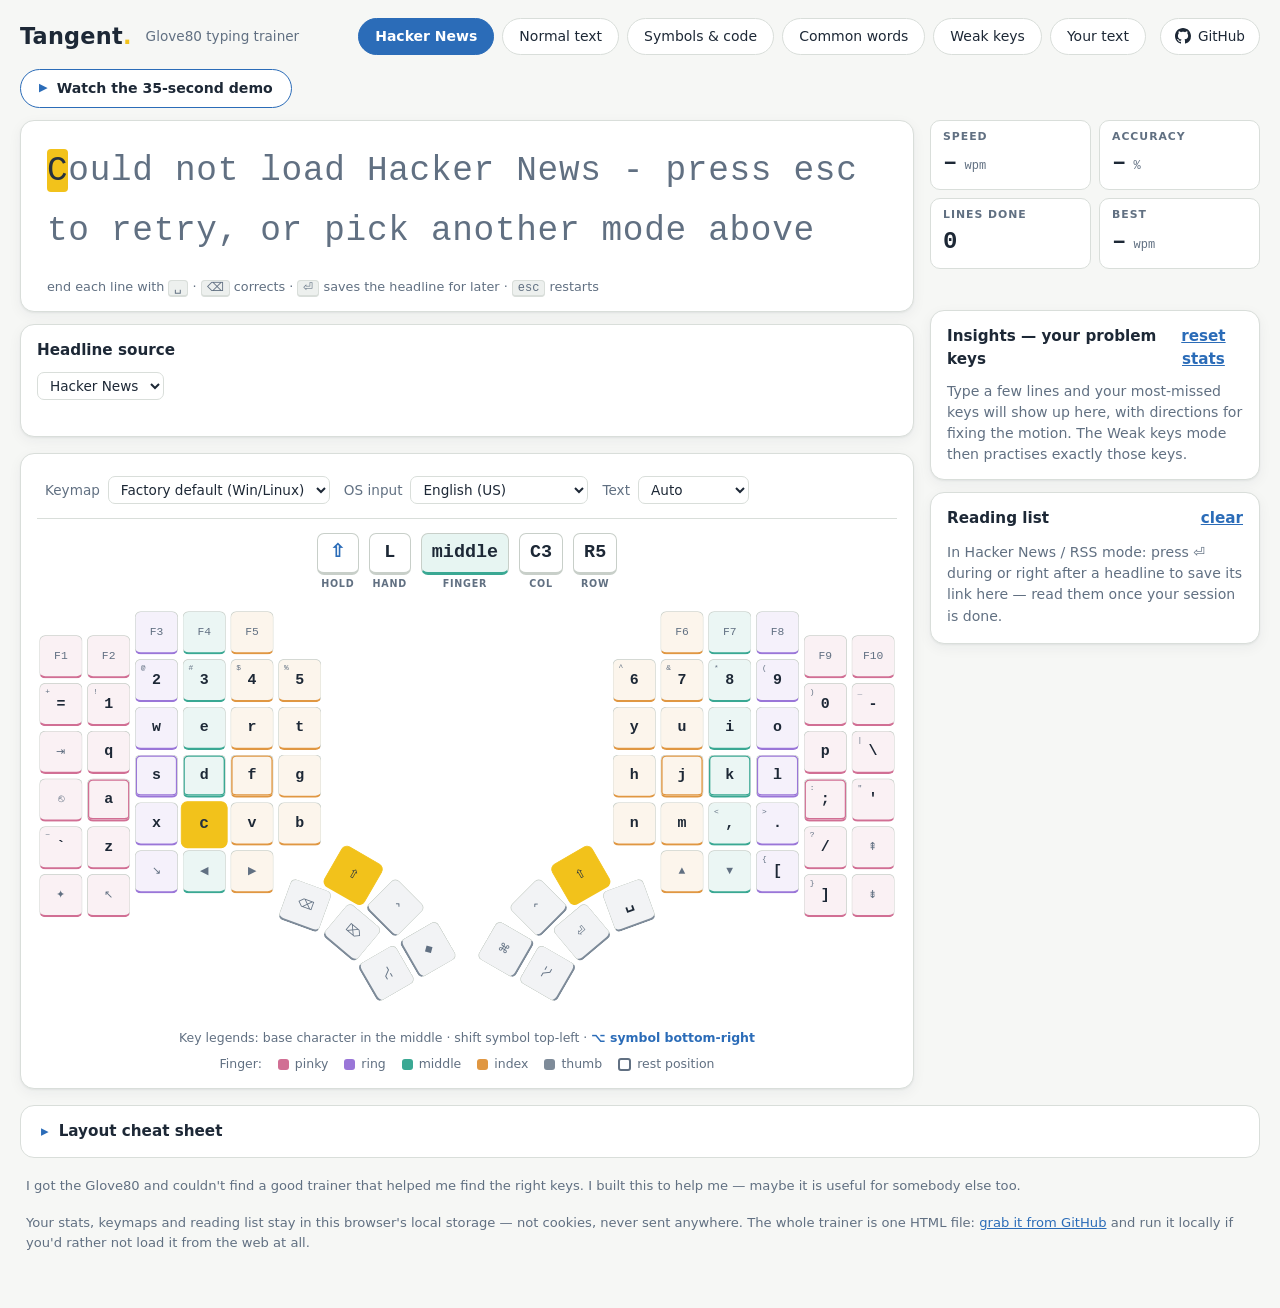
==== index.html @ 5e99688e "Make the demo a button that plays when you press it A muted line of text under the header is not som" ====
<!doctype html>
<html lang="en">
<meta charset="utf-8">
<title>Tangent · Glove80 typing trainer</title>
<meta name="description" content="Typing trainer for the MoErgo Glove80 split ergonomic keyboard. On-screen board with finger guidance, ZMK keymap and Layout Editor import, international layouts, and drills that target your weak keys.">
<meta name="viewport" content="width=device-width, initial-scale=1">
<link rel="icon" href="data:image/svg+xml,%3Csvg xmlns='http://www.w3.org/2000/svg' viewBox='0 0 100 100'%3E%3Crect width='100' height='100' rx='18' fill='%232B6CB8'/%3E%3Ctext x='50' y='72' font-size='64' font-family='monospace' font-weight='700' text-anchor='middle' fill='%23fff'%3ET%3C/text%3E%3C/svg%3E">
<meta property="og:title" content="Tangent · Glove80 typing trainer">
<meta property="og:description" content="Typing trainer for the MoErgo Glove80 split ergonomic keyboard, with finger guidance, ZMK keymap import, and drills that target your weak keys.">
<meta property="og:type" content="website">
<meta property="og:url" content="https://tangent-trainer.pages.dev/">
<link rel="canonical" href="https://tangent-trainer.pages.dev/">
<meta property="og:image" content="https://tangent-trainer.pages.dev/screenshot.png">
<meta name="twitter:card" content="summary_large_image">
<style>
  :root {
    --bg: #F6F7F5;
    --surface: #FFFFFF;
    --surface-2: #EDF0EE;
    --ink: #1D2836;
    --muted: #617082;
    --line: #D9DEDA;
    --blue: #2B6CB8;
    --blue-ink: #FFFFFF;
    --yellow: #F2C21B;
    --yellow-ink: #26313F;
    --good: #3E8E5A;
    --bad: #C4504F;
    --bad-bg: #F7E3E2;
    --key-bg: #FFFFFF;
    --key-edge: #C8CFC9;
    --shadow: 0 1px 2px rgba(29,40,54,.06), 0 4px 14px rgba(29,40,54,.05);
  }
  @media (prefers-color-scheme: dark) {
    :root {
      --bg: #0F1621;
      --surface: #17202D;
      --surface-2: #1E2937;
      --ink: #E8ECF1;
      --muted: #8C9AAD;
      --line: #2A3646;
      --blue: #5C97D6;
      --blue-ink: #0F1621;
      --yellow: #F2C21B;
      --yellow-ink: #10161F;
      --good: #5FB380;
      --bad: #E07A79;
      --bad-bg: #3A2426;
      --key-bg: #202B3A;
      --key-edge: #34435A;
      --shadow: 0 1px 2px rgba(0,0,0,.3), 0 4px 14px rgba(0,0,0,.25);
    }
  }
  :root[data-theme="light"] {
    --bg: #F6F7F5; --surface: #FFFFFF; --surface-2: #EDF0EE; --ink: #1D2836;
    --muted: #617082; --line: #D9DEDA; --blue: #2B6CB8; --blue-ink: #FFFFFF;
    --yellow: #F2C21B; --yellow-ink: #26313F; --good: #3E8E5A; --bad: #C4504F;
    --bad-bg: #F7E3E2; --key-bg: #FFFFFF; --key-edge: #C8CFC9;
    --shadow: 0 1px 2px rgba(29,40,54,.06), 0 4px 14px rgba(29,40,54,.05);
  }
  :root[data-theme="dark"] {
    --bg: #0F1621; --surface: #17202D; --surface-2: #1E2937; --ink: #E8ECF1;
    --muted: #8C9AAD; --line: #2A3646; --blue: #5C97D6; --blue-ink: #0F1621;
    --yellow: #F2C21B; --yellow-ink: #10161F; --good: #5FB380; --bad: #E07A79;
    --bad-bg: #3A2426; --key-bg: #202B3A; --key-edge: #34435A;
    --shadow: 0 1px 2px rgba(0,0,0,.3), 0 4px 14px rgba(0,0,0,.25);
  }
  /* finger color coding — same hues in both themes */
  :root {
    --f-pinky: #D16F94;
    --f-ring: #9A76D8;
    --f-middle: #3AA893;
    --f-index: #E09742;
    --f-thumb: #7E8B99;
  }
  .f-pinky  { --fc: var(--f-pinky); }
  .f-ring   { --fc: var(--f-ring); }
  .f-middle { --fc: var(--f-middle); }
  .f-index  { --fc: var(--f-index); }
  .f-thumb  { --fc: var(--f-thumb); }

  * { box-sizing: border-box; }
  .card, .board-wrap, .tabs, .stats, .insights .pairkeys {
    -webkit-user-select: none; user-select: none;
  }
  html, body { margin: 0; }
  body {
    background: var(--bg);
    color: var(--ink);
    font-family: "Avenir Next", Avenir, "Helvetica Neue", system-ui, sans-serif;
    line-height: 1.5;
    -webkit-font-smoothing: antialiased;
  }
  .mono { font-family: ui-monospace, "SF Mono", Menlo, Consolas, monospace; }

  .wrap { max-width: 1400px; margin: 0 auto; padding: 18px 20px 48px; }

  header { display: flex; align-items: center; flex-wrap: wrap; gap: 14px; margin-bottom: 14px; }
  h1 { font-size: 1.4rem; font-weight: 600; margin: 0; letter-spacing: .01em; }
  h1 .dot { color: var(--yellow); }
  .sub { color: var(--muted); font-size: .85rem; }

  /* ---- two-column layout ---- */
  .layout {
    display: grid;
    grid-template-columns: minmax(0, 1fr) 330px;
    gap: 16px;
    align-items: start;
  }
  .main-col { min-width: 0; }
  .side-col { display: flex; flex-direction: column; gap: 12px; min-width: 0; }
  @media (max-width: 1200px) {
    .layout { grid-template-columns: 1fr; }
  }

  /* ---- mode tabs ---- */
  .tabs { display: flex; flex-wrap: wrap; gap: 8px; margin: 0 0 0 auto; }
  .gh-btn {
    display: inline-flex; align-items: center; gap: 7px;
    border: 1px solid var(--line);
    background: var(--surface);
    color: var(--ink);
    border-radius: 999px;
    padding: 7px 14px;
    font-size: .85rem;
    text-decoration: none;
    transition: border-color .15s, background .15s;
  }
  .gh-btn:hover { border-color: var(--blue); background: var(--surface-2); }
  .gh-btn svg { width: 16px; height: 16px; fill: currentColor; }
  @media (prefers-reduced-motion: reduce) { .gh-btn { transition: none; } }
  .tab {
    border: 1px solid var(--line);
    background: var(--surface);
    color: var(--ink);
    border-radius: 999px;
    padding: 7px 16px;
    font: inherit;
    font-size: .875rem;
    cursor: pointer;
  }
  .tab:hover { border-color: var(--blue); }
  .tab[aria-selected="true"] {
    background: var(--blue);
    border-color: var(--blue);
    color: var(--blue-ink);
    font-weight: 600;
  }
  .tab:focus-visible, button:focus-visible, summary:focus-visible {
    outline: 2px solid var(--yellow);
    outline-offset: 2px;
  }

  /* ---- typing card ---- */
  .card {
    background: var(--surface);
    border: 1px solid var(--line);
    border-radius: 14px;
    box-shadow: var(--shadow);
    padding: 20px 26px 14px;
    cursor: text;
  }
  .card.unfocused { opacity: .75; }
  .card .prompt-scroll { overflow-x: auto; padding-bottom: 4px; }
  .prompt {
    font-family: ui-monospace, "SF Mono", Menlo, Consolas, monospace;
    font-size: 2.15rem;
    line-height: 1.75;
    letter-spacing: .02em;
    white-space: pre-wrap;
    word-break: break-word;
    min-height: 3.6em;
  }
  .prompt span { border-radius: 4px; padding: 2px 0; }
  .prompt .done { color: var(--good); }
  .prompt .err  { color: var(--bad); background: var(--bad-bg); text-decoration: underline; text-decoration-color: var(--bad); }
  .prompt .cur  { background: var(--yellow); color: var(--yellow-ink); }
  .prompt .pending { color: var(--muted); }
  .prompt .todo { color: var(--muted); }

  .focus-note { color: var(--muted); font-size: .8rem; margin-top: 8px; }
  .focus-note kbd {
    font-family: ui-monospace, "SF Mono", Menlo, monospace;
    font-size: .75rem;
    border: 1px solid var(--line);
    border-bottom-width: 2px;
    border-radius: 4px;
    padding: 0 5px;
    background: var(--surface-2);
  }

  #ghost {
    position: absolute; opacity: 0; pointer-events: none;
    width: 1px; height: 1px; left: -9999px;
  }

  /* ---- stats ---- */
  .stats { display: grid; grid-template-columns: 1fr 1fr; gap: 8px; }
  .stat {
    background: var(--surface);
    border: 1px solid var(--line);
    border-radius: 10px;
    padding: 8px 12px;
  }
  .stat .label {
    font-size: .68rem; text-transform: uppercase; letter-spacing: .09em;
    color: var(--muted); font-weight: 600;
  }
  .stat .value {
    font-family: ui-monospace, "SF Mono", Menlo, monospace;
    font-variant-numeric: tabular-nums;
    font-size: 1.5rem; font-weight: 600;
  }

  /* ---- insights ---- */
  .insights {
    background: var(--surface);
    border: 1px solid var(--line);
    border-radius: 14px;
    box-shadow: var(--shadow);
    padding: 14px 16px;
  }
  .ins-head {
    display: flex; align-items: baseline; justify-content: space-between;
    font-weight: 600; font-size: .95rem; margin-bottom: 10px;
  }
  .ins-body { display: flex; flex-direction: column; gap: 10px; }
  .ins-empty { color: var(--muted); font-size: .88rem; }
  .ins { display: flex; align-items: flex-start; gap: 10px; }
  .pairkeys { display: flex; align-items: center; gap: 5px; flex-shrink: 0; margin-top: 2px; }
  .pairkeys .k {
    font-family: ui-monospace, "SF Mono", Menlo, monospace;
    width: 30px; height: 30px; border-radius: 7px;
    display: inline-flex; align-items: center; justify-content: center;
    font-size: .95rem; font-weight: 700;
    border: 1px solid var(--key-edge);
  }
  .pairkeys .want { background: var(--yellow); color: var(--yellow-ink); border-color: var(--yellow); }
  .pairkeys .got { background: var(--bad-bg); color: var(--bad); }
  .pairkeys .arr { color: var(--muted); }
  .ins .txt { font-size: .85rem; line-height: 1.45; }
  .ins .txt em {
    font-style: normal; font-weight: 700; color: var(--blue);
    letter-spacing: .02em;
  }
  .rl-body { display: flex; flex-direction: column; gap: 2px; }
  .rl-body .ins-empty { padding: 2px 0; }
  .rl-body a {
    display: block; font-size: .85rem; color: var(--blue);
    text-decoration: none; padding: 3px 0;
    white-space: nowrap; overflow: hidden; text-overflow: ellipsis;
  }
  .rl-body a:hover { text-decoration: underline; }
  .stat .value small { font-size: .75rem; color: var(--muted); font-weight: 400; }

  /* ---- coordinate bar (above the keys) ---- */
  .coordbar {
    display: flex; align-items: center; justify-content: center; gap: 16px;
    min-height: 66px; padding: 0 0 10px;
  }
  .cgroup { display: flex; align-items: flex-start; gap: 10px; }
  .cchip { display: flex; flex-direction: column; align-items: center; gap: 2px; }
  .cchip .cv {
    font-family: ui-monospace, "SF Mono", Menlo, monospace;
    background: var(--key-bg);
    border: 1px solid var(--key-edge);
    border-bottom-width: 3px;
    border-radius: 7px;
    min-width: 42px; height: 42px;
    display: inline-flex; align-items: center; justify-content: center;
    padding: 0 10px;
    font-size: 1.15rem; font-weight: 600;
    font-variant-numeric: tabular-nums;
  }
  .cchip.mod .cv { color: var(--blue); }
  .cchip.f-pinky .cv, .cchip.f-ring .cv, .cchip.f-middle .cv, .cchip.f-index .cv, .cchip.f-thumb .cv {
    border-bottom-color: var(--fc);
    background: color-mix(in srgb, var(--fc) 12%, var(--key-bg));
  }
  .cchip .cl {
    font-size: .6rem; text-transform: uppercase; letter-spacing: .08em;
    color: var(--muted); font-weight: 600;
  }
  .coordbar .note { color: var(--muted); font-size: .8rem; align-self: center; }

  /* ---- custom text panel ---- */
  .custom-panel {
    margin-top: 12px;
    background: var(--surface);
    border: 1px solid var(--line);
    border-radius: 14px;
    box-shadow: var(--shadow);
    padding: 14px 16px;
  }
  .cp-head {
    display: flex; align-items: center; justify-content: space-between;
    gap: 10px; margin-bottom: 10px;
  }
  .cp-title { font-weight: 600; font-size: .95rem; }
  .cp-text {
    width: 100%; min-height: 96px; resize: vertical;
    font-family: ui-monospace, "SF Mono", Menlo, Consolas, monospace;
    font-size: .9rem; line-height: 1.5;
    color: var(--ink); background: var(--surface-2);
    border: 1px solid var(--line); border-radius: 10px;
    padding: 10px 12px;
  }
  .cp-text:focus-visible { outline: 2px solid var(--yellow); outline-offset: 2px; }
  .cp-msg { color: var(--muted); font-size: .8rem; min-height: 1.1em; margin-top: 8px; }
  .cp-msg.ok { color: var(--good); }

  /* ---- headline source panel ---- */
  .feed-row { display: flex; align-items: center; gap: 10px; flex-wrap: wrap; }
  .feed-url {
    flex: 1; min-width: 240px;
    font-family: ui-monospace, "SF Mono", Menlo, Consolas, monospace;
    font-size: .85rem;
    color: var(--ink); background: var(--surface-2);
    border: 1px solid var(--line); border-radius: 8px;
    padding: 7px 10px;
  }
  .feed-url:focus-visible { outline: 2px solid var(--yellow); outline-offset: 2px; }

  /* ---- keyboard board ---- */
  .board-wrap {
    position: relative;
    margin-top: 16px;
    background: var(--surface);
    border: 1px solid var(--line);
    border-radius: 14px;
    box-shadow: var(--shadow);
    padding: 22px 16px 14px;
    overflow-x: auto;
  }
  .board-fit { margin: 8px auto 0; }
  .board { position: relative; transform-origin: top left; }
  .key {
    position: absolute;
    width: 58px; height: 58px;
    background: var(--key-bg);
    border: 1px solid var(--key-edge);
    border-bottom-width: 3px;
    border-radius: 8px;
    font-family: ui-monospace, "SF Mono", Menlo, monospace;
    display: flex; align-items: center; justify-content: center;
    font-size: 1.25rem; font-weight: 600;
    --kt: translate(0, 0);
    transform: var(--kt);
    transition: background .08s, transform .08s;
  }
  @media (prefers-reduced-motion: reduce) { .key { transition: none; } }
  .key .s {
    position: absolute; top: 4px; left: 7px;
    font-size: .66rem; font-weight: 500; color: var(--muted);
  }
  .key .o {
    position: absolute; bottom: 4px; right: 7px;
    font-size: .66rem; font-weight: 600; color: var(--blue);
  }
  .key.mutedkey { color: var(--muted); font-size: .95rem; font-weight: 500; background: var(--surface-2); }
  .key.softkey { border-style: dashed; }
  .key.f-pinky, .key.f-ring, .key.f-middle, .key.f-index, .key.f-thumb {
    border-bottom-color: var(--fc);
    background: color-mix(in srgb, var(--fc) 10%, var(--key-bg));
  }
  /* home position — where the fingers rest */
  .key.home { box-shadow: inset 0 0 0 2px var(--fc); }
  .key.hit {
    background: var(--yellow); color: var(--yellow-ink);
    border-color: var(--yellow);
    transform: var(--kt) translateY(1px) scale(1.08);
    z-index: 1;
  }
  .key.hit .s, .key.hit .o { color: var(--yellow-ink); }
  .key.miss {
    background: var(--bad); border-color: var(--bad); color: #fff;
    transform: var(--kt) translateY(1px);
    z-index: 2;
  }
  .key.miss .s, .key.miss .o { color: rgba(255, 255, 255, .85); }
  .key .dir {
    position: absolute; inset: 0;
    display: flex; flex-direction: column; align-items: center; justify-content: center;
    background: var(--bad); border-radius: 7px; color: #fff;
  }
  .key .dir .darrow { font-size: 1.7rem; font-weight: 700; line-height: 1; }
  .key .dir .dmods { font-size: .7rem; font-weight: 700; line-height: 1.2; letter-spacing: .04em; }
  .key .dir .dmods.solo { font-size: 1.1rem; }
  .bigdir {
    position: absolute; inset: 0;
    display: flex; flex-direction: column; align-items: center; justify-content: center;
    pointer-events: none; z-index: 5;
    opacity: 0; transform: scale(.85);
    transition: opacity .12s, transform .12s;
    color: var(--bad);
    text-shadow: 0 0 6px var(--bg), 0 0 18px var(--bg), 0 2px 24px var(--bg);
  }
  .bigdir.show { opacity: .95; transform: scale(1); }
  @media (prefers-reduced-motion: reduce) { .bigdir { transition: none; transform: none; } }
  .bigdir .ba { font-size: 9rem; font-weight: 700; line-height: 1; }
  .bigdir .bm { font-size: 2.2rem; font-weight: 700; letter-spacing: .05em; }
  .board-note { color: var(--muted); font-size: .78rem; text-align: center; margin: 12px 0 0; }
  .finger-legend {
    display: flex; justify-content: center; align-items: center;
    gap: 16px; flex-wrap: wrap; margin-top: 8px;
  }
  .finger-legend .fl { display: inline-flex; align-items: center; gap: 6px; }
  .finger-legend .fl::before {
    content: ""; width: 11px; height: 11px; border-radius: 3px;
    background: var(--fc); flex-shrink: 0;
  }
  .finger-legend .fl.rest::before {
    background: none; border: 2px solid var(--muted);
    width: 9px; height: 9px;
  }
  .linkbtn {
    font: inherit; color: var(--blue); background: none; border: none;
    padding: 0; cursor: pointer; text-decoration: underline;
  }
  .layoutsel {
    font: inherit; font-size: .85rem;
    color: var(--ink); background: var(--surface);
    border: 1px solid var(--line); border-radius: 7px;
    padding: 4px 8px;
  }
  .board-bar {
    display: flex; align-items: center; flex-wrap: wrap; gap: 14px;
    padding: 0 8px 14px;
    border-bottom: 1px solid var(--line);
    margin-bottom: 14px;
    font-size: .85rem; color: var(--muted);
  }
  .bb-item { display: inline-flex; align-items: center; gap: 8px; }
  .board-bar .linkbtn { margin-left: auto; }
  #filePick { font-size: .78rem; color: var(--muted); max-width: 230px; }
  #importMsg { margin-left: auto; font-size: .78rem; }
  .btn {
    font: inherit; font-size: .85rem; font-weight: 600;
    color: var(--blue); background: var(--surface);
    border: 1px solid var(--blue); border-radius: 8px;
    padding: 5px 14px; cursor: pointer;
  }
  .btn:hover { background: var(--blue); color: var(--blue-ink); }
  .board-note .optnote { color: var(--blue); font-weight: 600; }

  /* ---- results flash ---- */
  .result {
    font-size: .85rem; color: var(--muted); min-height: 1.3em; padding: 0 2px;
  }
  .result strong { color: var(--ink); }
  .result .pb { color: var(--good); font-weight: 600; }

  /* ---- cheatsheet ---- */
  details {
    margin-top: 16px;
    border: 1px solid var(--line);
    border-radius: 14px;
    background: var(--surface);
  }
  summary {
    cursor: pointer; padding: 14px 20px; font-weight: 600; font-size: .95rem;
    list-style: none; display: flex; align-items: center; gap: 10px;
  }
  summary::-webkit-details-marker { display: none; }
  summary::before { content: "▸"; color: var(--blue); transition: transform .15s; }
  details[open] summary::before { transform: rotate(90deg); }
  @media (prefers-reduced-motion: reduce) {
    summary::before { transition: none; }
  }
  .sheet { padding: 4px 20px 22px; }
  .sheet h3 {
    font-size: .72rem; text-transform: uppercase; letter-spacing: .09em;
    color: var(--muted); margin: 18px 0 10px;
  }
  .sheet-grid {
    display: grid;
    grid-template-columns: repeat(auto-fill, minmax(150px, 1fr));
    gap: 8px;
  }
  .chip {
    display: flex; align-items: center; gap: 10px;
    background: var(--surface-2);
    border: 1px solid var(--line);
    border-radius: 9px;
    padding: 7px 10px;
  }
  .chip .ch {
    font-family: ui-monospace, "SF Mono", Menlo, monospace;
    font-size: 1.1rem; font-weight: 700;
    width: 30px; height: 30px; flex-shrink: 0;
    display: inline-flex; align-items: center; justify-content: center;
    background: var(--surface); border: 1px solid var(--line); border-radius: 6px;
  }
  .chip .how {
    font-family: ui-monospace, "SF Mono", Menlo, monospace;
    font-size: .82rem; color: var(--muted);
  }
  .chip .how b { color: var(--blue); font-weight: 600; }
  .sheet p.tip { color: var(--muted); font-size: .82rem; margin: 10px 0 0; }
  .mobile-note {
    display: none;
    background: var(--surface-2);
    border: 1px solid var(--line);
    border-radius: 9px;
    color: var(--muted);
    font-size: .88rem;
    padding: 10px 14px;
    margin: 0 0 14px;
  }
  @media (pointer: coarse) {
    .mobile-note { display: block; }
  }
  .about-note {
    color: var(--muted);
    font-size: .82rem;
    margin: 18px 6px 8px;
  }
  .about-note a { color: var(--blue); }
  /* a button, not the boxed panel `details` gets by default */
  .demo { margin: 0 0 12px; border: none; background: none; }
  .demo summary {
    display: inline-flex; align-items: center; gap: 9px;
    border: 1px solid var(--blue);
    background: var(--surface);
    color: var(--ink);
    border-radius: 999px;
    padding: 8px 18px;
    font-size: .88rem; font-weight: 600;
    cursor: pointer; list-style: none;
    transition: background .15s, color .15s;
  }
  .demo summary:hover { background: var(--blue); color: var(--blue-ink); }
  .demo summary::-webkit-details-marker { display: none; }
  .demo summary::before { content: "▶"; color: var(--blue); font-size: .8em; }
  .demo summary:hover::before { color: var(--blue-ink); }
  .demo[open] summary::before { content: "✕"; font-size: .9em; }
  @media (prefers-reduced-motion: reduce) { .demo summary { transition: none; } }
  .demo video {
    display: block; width: 100%; max-width: 900px;
    margin: 10px 0 0; border: 1px solid var(--line); border-radius: 10px;
  }
</style>

<body>
<div class="wrap">
  <header>
    <h1>Tangent<span class="dot">.</span></h1>
    <span class="sub">Glove80 typing trainer</span>
    <div class="tabs" role="tablist" id="tabs"></div>
    <a class="gh-btn" href="https://github.com/mkirsten/glove80-typing-trainer" target="_blank" rel="noopener" title="Source on GitHub — a single HTML file">
      <svg viewBox="0 0 16 16" aria-hidden="true"><path d="M8 0C3.58 0 0 3.58 0 8c0 3.54 2.29 6.53 5.47 7.59.4.07.55-.17.55-.38 0-.19-.01-.82-.01-1.49-2.01.37-2.53-.49-2.69-.94-.09-.23-.48-.94-.82-1.13-.28-.15-.68-.52-.01-.53.63-.01 1.08.58 1.23.82.72 1.21 1.87.87 2.33.66.07-.52.28-.87.51-1.07-1.78-.2-3.64-.89-3.64-3.95 0-.87.31-1.59.82-2.15-.08-.2-.36-1.02.08-2.12 0 0 .67-.21 2.2.82.64-.18 1.32-.27 2-.27s1.36.09 2 .27c1.53-1.04 2.2-.82 2.2-.82.44 1.1.16 1.92.08 2.12.51.56.82 1.27.82 2.15 0 3.07-1.87 3.75-3.65 3.95.29.25.54.73.54 1.48 0 1.07-.01 1.93-.01 2.2 0 .21.15.46.55.38A8.01 8.01 0 0 0 16 8c0-4.42-3.58-8-8-8z"/></svg>
      GitHub
    </a>
  </header>

  <p class="mobile-note">Tangent teaches finger placement on a physical keyboard — it works best on a laptop or desktop. The demo below shows what it does.</p>

  <details class="demo" id="demo">
    <summary>Watch the 35-second demo</summary>
    <video id="demoVideo" controls preload="none" playsinline muted poster="screenshot.png">
      <source src="tangent-demo.mp4" type="video/mp4">
    </video>
  </details>

  <div class="layout">
  <div class="main-col">
  <div class="card" id="card">
    <div class="prompt-scroll"><div class="prompt mono" id="prompt" aria-live="off"></div></div>
    <div class="focus-note" id="focusNote">Click here and start typing · end each line with <kbd>␣</kbd> · <kbd>⌫</kbd> corrects · <kbd>esc</kbd> restarts</div>
  </div>
  <input id="ghost" autocomplete="off" autocapitalize="off" autocorrect="off" spellcheck="false" aria-label="Typing input">

  <div class="custom-panel" id="feedPanel" hidden>
    <div class="cp-head">
      <span class="cp-title">Headline source</span>
    </div>
    <div class="feed-row">
      <select id="feedSel" class="layoutsel">
        <option value="hn">Hacker News</option>
        <option value="rss">RSS feed…</option>
      </select>
      <input id="feedUrl" class="feed-url" type="url" placeholder="https://example.com/feed.xml" spellcheck="false" hidden>
      <button class="btn" id="feedLoad" hidden>Load</button>
    </div>
    <div class="cp-msg" id="feedMsg"></div>
  </div>

  <div class="custom-panel" id="customPanel" hidden>
    <div class="cp-head">
      <span class="cp-title">Your text</span>
      <button class="btn" id="copyPromptBtn">Copy LLM prompt</button>
    </div>
    <textarea id="customText" class="cp-text mono" placeholder="Paste text here — one line per drill.&#10;&#10;Tip: click “Copy LLM prompt”, paste it into ChatGPT / Claude / any LLM, then paste the reply back here."></textarea>
    <div class="cp-msg" id="customMsg"></div>
  </div>

  <div class="board-wrap">
    <div class="board-bar">
      <label class="bb-item">Keymap
        <select id="keymapSel" class="layoutsel" title="Standard Glove80 layouts, or import a MoErgo Layout Editor JSON export / ZMK .keymap file"></select>
      </label>
      <label class="bb-item">OS input
        <select id="layoutSel" class="layoutsel" title="The input source your OS is set to — it turns key codes into characters. Detected automatically from imported Layout Editor files."></select>
      </label>
      <label class="bb-item">Text
        <select id="textSel" class="layoutsel" title="Language of the generated practice lines"></select>
      </label>
      <input type="file" id="filePick" accept=".json,.keymap,.txt,.dtsi" hidden>
      <span class="bb-item" id="importMsg"></span>
    </div>
    <div class="coordbar">
      <span class="cgroup" id="coordText"></span>
    </div>
    <div class="board-fit" id="boardFit"><div class="board" id="board"></div></div>
    <p class="board-note" id="boardNote">Key legends: base character in the middle · shift symbol top-left · <span class="optnote">⌥ symbol bottom-right</span></p>
    <p class="board-note finger-legend" aria-hidden="true">Finger:
      <span class="fl f-pinky">pinky</span>
      <span class="fl f-ring">ring</span>
      <span class="fl f-middle">middle</span>
      <span class="fl f-index">index</span>
      <span class="fl f-thumb">thumb</span>
      <span class="fl rest">rest position</span>
    </p>
    <div class="bigdir" id="bigDir" aria-hidden="true"></div>
  </div>
  </div>

  <aside class="side-col">
    <div class="stats">
      <div class="stat"><div class="label">Speed</div><div class="value" id="wpm">–<small> wpm</small></div></div>
      <div class="stat"><div class="label">Accuracy</div><div class="value" id="acc">–<small> %</small></div></div>
      <div class="stat"><div class="label">Lines done</div><div class="value" id="lines">0</div></div>
      <div class="stat"><div class="label">Best</div><div class="value" id="best">–<small> wpm</small></div></div>
    </div>

    <div class="result" id="result"></div>

    <div class="insights">
      <div class="ins-head">Insights — your problem keys
        <button class="linkbtn" id="insReset">reset stats</button>
      </div>
      <div class="ins-body" id="insBody"></div>
    </div>

    <div class="insights">
      <div class="ins-head">Reading list
        <button class="linkbtn" id="rlClear">clear</button>
      </div>
      <div class="rl-body" id="rlBody"></div>
    </div>
  </aside>
  </div>

  <details id="sheet">
    <summary>Layout cheat sheet</summary>
    <div class="sheet" id="sheetBody"></div>
  </details>

  <p class="about-note">I got the Glove80 and couldn't find a good trainer that helped me find the right keys. I built this to help me — maybe it is useful for somebody else too.</p>
  <p class="about-note">Your stats, keymaps and reading list stay in this browser's local storage — not cookies, never sent anywhere. The whole trainer is one HTML file: <a href="https://github.com/mkirsten/glove80-typing-trainer">grab it from GitHub</a> and run it locally if you'd rather not load it from the web at all.</p>
</div>

<script>
"use strict";

// localStorage throws when the browser blocks site data (e.g. "block all
// cookies") — fall back to an in-memory map so the app still runs
const store = (() => {
  try {
    localStorage.setItem("tangent-probe", "1");
    localStorage.removeItem("tangent-probe");
    return localStorage;
  } catch (e) {
    const m = new Map();
    return {
      getItem: k => (m.has(k) ? m.get(k) : null),
      setItem: (k, v) => m.set(k, String(v)),
      removeItem: k => m.delete(k)
    };
  }
})();

/* ---------------- drill content ---------------- */

const AAO_WORDS = [
  "på","så","går","år","från","då","håll","språk","måste","början",
  "här","där","när","väl","själv","kärlek","vänner","längre","ändå","hälsa",
  "över","höst","möte","större","fönster","grönsaker","kök","sjö","björk","mörk",
  "förstå","berätta","människa","kanske","väldigt","område","förändring","trädgård",
  "månad","fråga","svår","sång","kläder","fika","lagom","midsommar","jordgubbar",
  "smörgås","räksmörgås","köpa","söka","höra","låta","stänga","öppna","tänka","må"
];

const COMMON_WORDS = [
  "och","att","det","som","en","jag","har","vi","med","för","inte","den",
  "till","av","om","ett","men","de","var","sig","kan","man","hade","skulle",
  "kommer","mycket","också","bara","eller","vad","alla","sedan","kunde","något",
  "mellan","utan","genom","arbete","tiden","dag","nu","ska","hur","vill","bra",
  "hem","se","gör","får","vet","nya","stora","under","efter","andra","första"
];

const SYMBOL_LINES = [
  "const arr = [1, 2, 3];",
  "if (a !== b) { return null; }",
  "markus@molnify.com",
  "echo $PATH | grep \"bin\"",
  "npm install --save-dev @types/node",
  "cd ~/dotfiles && git push",
  "SELECT * FROM users WHERE id = 42;",
  "price: 40 € ($45) + 25% moms",
  "map[key] = { value: 100 };",
  "a < b && b > c || !d",
  "path\\to\\file # windows :(",
  "curl -s https://api.se/v1?q=hej",
  "let x = `sum: ${a + b}`;",
  "grep -rn \"TODO\" src/ | wc -l",
  "chmod 755 ./deploy.sh && ./run",
  "{ \"name\": \"glove80\", \"keys\": 80 }"
];

const STOIC_QUOTES = [
  "Du har makt över ditt sinne, inte över yttre händelser.",
  "Vi lider oftare i fantasin än i verkligheten.",
  "Ingen människa är fri som inte är herre över sig själv.",
  "Livet är långt, om du vet hur du ska använda det.",
  "Den bästa hämnden är att inte likna den som gjorde dig illa.",
  "Börja genast leva, och räkna varje dag som ett liv i sig.",
  "Svårigheter visar vad människor går för.",
  "Allt vi hör är en åsikt, inte ett faktum.",
  "Rikedom består inte i att äga mycket, utan i att behöva lite.",
  "Tänk inte på vad du saknar, utan på vad du har.",
  "Ödet leder den villige, men släpar den ovillige.",
  "Var och en förlorar bara det liv han lever nu.",
  "Om det inte är rätt, gör det inte; är det inte sant, säg det inte.",
  "Det är inte det som händer dig som avgör, utan hur du svarar.",
  "Hur länge tänker du vänta innan du kräver det bästa av dig själv?",
  "En ädelsten poleras inte utan friktion, en människa inte utan prövningar.",
  "Det som står i vägen blir vägen.",
  "Ingen vind är gynnsam för den som inte vet vilken hamn han söker.",
  "Säg först till dig själv vad du vill vara; gör sedan vad du måste.",
  "Lycka och frihet börjar med att förstå vad som ligger i din makt.",
  "Själen färgas av tankarnas färg.",
  "Det mesta av det vi säger och gör är inte nödvändigt.",
  "Gräv inom dig; där finns källan till allt gott.",
  "Vill du bli rik, minska dina begär.",
  "Det är inte tingen som plågar oss, utan våra åsikter om dem.",
  "Gör varje handling som om den vore din sista.",
  "Tiden är en flod av händelser, och strömmen är strid.",
  "Uthärda och försaka.",
  "Ingen blir vis av en slump.",
  "Den som fruktar döden gör inget som är värdigt en levande människa."
];

const SENTENCES = [
  "Flygande bäckasiner söka hwila på mjuka tuvor.",
  "Yxskaftbud, ge vår WC-zonmö IQ-hjälp.",
  "Öva långsamt och noggrant, så kommer farten av sig själv.",
  "Fikat står på bordet: kaffe, bullar och en räksmörgås."
];

const EN_COMMON = [
  "the","and","that","have","for","not","with","you","this","but","his","from",
  "they","say","her","she","will","one","all","would","there","their","what",
  "out","about","who","get","which","when","make","can","like","time","just",
  "him","know","take","people","into","year","your","good","some","could",
  "them","see","other","than","then","now","look","only","come","its","over",
  "think","also","back","after","use","two","how","our","work","first","well"
];

const EN_QUOTES = [
  "You have power over your mind, not outside events.",
  "We suffer more often in imagination than in reality.",
  "What stands in the way becomes the way.",
  "Waste no more time arguing about what a good man should be. Be one.",
  "How long are you going to wait before you demand the best for yourself?",
  "No man is free who is not master of himself.",
  "Wealth consists not in having great possessions, but in having few wants.",
  "It is not things that disturb us, but our opinions about them.",
  "Begin at once to live, and count each separate day as a separate life.",
  "Difficulties show what men are.",
  "Everything we hear is an opinion, not a fact.",
  "The best revenge is to be unlike him who performed the injury.",
  "If it is not right, do not do it; if it is not true, do not say it.",
  "Life is long if you know how to use it.",
  "The soul becomes dyed with the color of its thoughts.",
  "Dig within; there lies the well-spring of good.",
  "Do every act of your life as though it were your last.",
  "Time is a river of passing events, and strong is its current.",
  "No man was ever wise by chance.",
  "Luck is what happens when preparation meets opportunity."
];

const EN_SENTENCES = [
  "The quick brown fox jumps over the lazy dog.",
  "Pack my box with five dozen liquor jugs.",
  "Sphinx of black quartz, judge my vow.",
  "Practice slowly and accurately; speed will follow."
];

const DE_UMLAUT_WORDS = [
  "über","schön","müssen","hören","können","ändern","fühlen","glück","tür",
  "grün","früh","spät","müde","dünn","süß","heiß","weiß","straße","fußball",
  "nördlich","östlich","königin","männer","mädchen","gefährlich","erzählen",
  "ungefähr","größe","natürlich","tatsächlich","französisch","verrückt"
];

const DE_COMMON = [
  "der","die","das","und","ist","ich","nicht","sie","es","ein","auch","auf",
  "mit","sich","wir","aber","haben","werden","kann","nach","wenn","oder",
  "noch","wie","für","aus","bei","nur","dann","schon","mehr","sehr","zeit",
  "gut","jahr","zwei","mensch","leben","arbeit","zwischen","während"
];

const DE_QUOTES = [
  "Wir leiden öfter in der Vorstellung als in der Wirklichkeit.",
  "Was im Weg steht, wird zum Weg.",
  "Niemand ist frei, der nicht Herr über sich selbst ist.",
  "Es sind nicht die Dinge, die uns beunruhigen, sondern unsere Meinungen über sie.",
  "Das Leben ist lang, wenn du es zu nutzen weißt.",
  "Beginne sofort zu leben, und zähle jeden Tag als ein eigenes Leben.",
  "Schwierigkeiten zeigen, was Menschen sind.",
  "Alles, was wir hören, ist eine Meinung, keine Tatsache.",
  "Die Seele nimmt die Farbe ihrer Gedanken an.",
  "Grabe in dir; dort liegt die Quelle des Guten.",
  "Niemand wurde je durch Zufall weise.",
  "Wenn es nicht richtig ist, tu es nicht; wenn es nicht wahr ist, sag es nicht."
];

const DE_SENTENCES = [
  "Franz jagt im komplett verwahrlosten Taxi quer durch Bayern.",
  "Zwölf Boxkämpfer jagen Viktor quer über den großen Sylter Deich.",
  "Übe langsam und genau, die Geschwindigkeit kommt von selbst."
];

const NO_LETTER_WORDS = [
  "blåbær","kjærlighet","særlig","være","først","høst","måned","språk","sjø",
  "grønn","kjøre","dør","fødselsdag","ærlig","søndag","lørdag","råd","kjøkken",
  "brød","smør","øl","så","på","år","gå","stå","få","nå","øy","mørk"
];
const NO_COMMON = [
  "og","jeg","det","er","du","ikke","som","på","de","med","han","av","vi",
  "til","seg","men","et","har","om","så","kan","der","hva","skal","ut",
  "være","kom","noen","hele","hvor","etter","bare","også","mye","godt"
];
const NO_QUOTES = [
  "Vi lider oftere i fantasien enn i virkeligheten.",
  "Det som står i veien, blir veien.",
  "Ingen er fri som ikke er herre over seg selv.",
  "Livet er langt om du vet å bruke det.",
  "Vanskeligheter viser hva folk er laget av.",
  "Alt vi hører er en mening, ikke et faktum.",
  "Sjelen farges av tankene dine.",
  "Begynn å leve nå, og regn hver dag som et helt liv."
];
const NO_SENTENCES = [
  "Høvdingens kjære squaw får litt pizza i Mexico by.",
  "Øv langsomt og nøyaktig, så kommer farten av seg selv."
];

const DA_LETTER_WORDS = [
  "æble","måske","kærlighed","brød","smør","øl","gå","år","blå","grøn",
  "køkken","dør","fødselsdag","søndag","lørdag","råd","høst","sprog","ærlig",
  "først","kød","sø","må","så","nå","stå","få","københavn","øje","mørk"
];
const DA_COMMON = [
  "og","jeg","det","er","du","ikke","at","en","den","til","af","han","vi",
  "med","om","så","kan","der","hvad","skal","ud","være","kom","hele","hvor",
  "men","har","sig","efter","bare","også","meget","godt","nu"
];
const DA_QUOTES = [
  "Vi lider oftere i fantasien end i virkeligheden.",
  "Det, der står i vejen, bliver vejen.",
  "Ingen er fri, som ikke er herre over sig selv.",
  "Livet er langt, hvis du ved, hvordan du bruger det.",
  "Vanskeligheder viser, hvad mennesker er gjort af.",
  "Alt, hvad vi hører, er en mening, ikke en kendsgerning.",
  "Sjælen farves af dine tanker.",
  "Begynd at leve nu, og regn hver dag for et helt liv."
];
const DA_SENTENCES = [
  "Quizdeltagerne spiste jordbær med fløde, mens cirkusklovnen Walther spillede på xylofon.",
  "Øv langsomt og præcist, så kommer farten af sig selv."
];

const FR_LETTER_WORDS = [
  "école","élève","mère","père","frère","très","après","déjà","voilà","ça",
  "garçon","français","légère","répéter","préférer","créé","idée","année",
  "journée","cinéma","café","thé","où","été","général","préciser","vérité"
];
const FR_COMMON = [
  "le","la","les","de","un","une","et","est","en","que","il","elle","nous",
  "vous","dans","pour","sur","avec","pas","ne","je","tu","son","ses","mais",
  "ou","si","tout","bien","plus","comme","faire","dire","voir","temps"
];
const FR_QUOTES = [
  "Nous souffrons plus souvent en imagination qu'en réalité.",
  "Ce qui barre la route fait faire du chemin.",
  "Nul n'est libre s'il n'est pas maître de soi.",
  "La vie est longue si l'on sait en user.",
  "Les difficultés montrent ce que valent les hommes.",
  "Tout ce que nous entendons est une opinion, non un fait.",
  "L'âme se teinte de la couleur de ses pensées.",
  "Commence à vivre dès maintenant."
];
const FR_SENTENCES = [
  "Portez ce vieux whisky au juge blond qui fume.",
  "Entraîne-toi lentement, la vitesse viendra."
];

const ES_LETTER_WORDS = [
  "año","niño","señor","mañana","español","pequeño","montaña","sueño",
  "enseñar","compañero","corazón","canción","razón","según","también",
  "después","así","aquí","más","café","teléfono","médico","rápido","fácil",
  "difícil","música","página","número"
];
const ES_COMMON = [
  "el","la","los","las","de","un","una","y","es","en","que","no","se","por",
  "con","para","su","al","lo","como","más","pero","sus","le","ya","este",
  "porque","muy","sin","sobre","también","hasta","donde","desde"
];
const ES_QUOTES = [
  "Sufrimos más en la imaginación que en la realidad.",
  "Lo que estorba el camino se convierte en el camino.",
  "Nadie es libre si no es dueño de sí mismo.",
  "La vida es larga si sabes usarla.",
  "Las dificultades muestran lo que son los hombres.",
  "Todo lo que oímos es una opinión, no un hecho.",
  "El alma se tiñe del color de sus pensamientos.",
  "Empieza a vivir ahora mismo."
];
const ES_SENTENCES = [
  "El veloz murciélago hindú comía feliz cardillo y kiwi.",
  "Practica despacio y con precisión; la velocidad llega sola."
];

const PACKS = {
  sv: { lettersLabel: "åäö focus", lettersWords: AAO_WORDS, commonWords: COMMON_WORDS, quotes: STOIC_QUOTES, sentences: SENTENCES },
  en: { lettersLabel: "Common words", lettersWords: EN_COMMON, commonWords: EN_COMMON, quotes: EN_QUOTES, sentences: EN_SENTENCES },
  de: { lettersLabel: "üöäß focus", lettersWords: DE_UMLAUT_WORDS, commonWords: DE_COMMON, quotes: DE_QUOTES, sentences: DE_SENTENCES },
  no: { lettersLabel: "æøå focus", lettersWords: NO_LETTER_WORDS, commonWords: NO_COMMON, quotes: NO_QUOTES, sentences: NO_SENTENCES },
  da: { lettersLabel: "æøå focus", lettersWords: DA_LETTER_WORDS, commonWords: DA_COMMON, quotes: DA_QUOTES, sentences: DA_SENTENCES },
  fr: { lettersLabel: "Accents focus", lettersWords: FR_LETTER_WORDS, commonWords: FR_COMMON, quotes: FR_QUOTES, sentences: FR_SENTENCES },
  es: { lettersLabel: "ñ & accents", lettersWords: ES_LETTER_WORDS, commonWords: ES_COMMON, quotes: ES_QUOTES, sentences: ES_SENTENCES }
};

const LANG_NAMES = {
  sv: "Swedish", en: "English", de: "German", no: "Norwegian",
  da: "Danish", fr: "French", es: "Spanish"
};

// language of the generated lines: explicit choice, or follow the OS input source
let textLang = store.getItem("tangent-textlang") || "auto";
function effLang() {
  return (textLang !== "auto" && PACKS[textLang]) ? textLang : LAYOUTS[osLayout].lang;
}
function pack() { return PACKS[effLang()]; }

/* ---------------- international-keys mode ----------------
   The drill targets the layout's dedicated non-ASCII letter keys
   (åäö on Swedish, üöäß on German, éèçàù on French, …), read straight
   off the keys of the active board rather than hardcoded per language. */

function layoutIntlChars() {
  const out = [];
  const seen = new Set();
  keyGlyphs.forEach(g => {
    if (!g || seen.has(g.b)) return;
    seen.add(g.b);
    if (/^[à-öø-ÿß]$/.test(g.b)) out.push(g.b); // non-ASCII Latin-1 letters (not º ª ÷)
  });
  return out;
}

function intlLabel() {
  const chars = layoutIntlChars()
    .sort((a, b) => a.localeCompare(b, LAYOUTS[osLayout].lang));
  return chars.length ? chars.join("") + " focus" : pack().lettersLabel;
}

function genIntl() {
  const chars = layoutIntlChars();
  const p = pack();
  if (!chars.length) return pickWords(p.lettersWords, 7);
  const pool = [...new Set([
    ...p.lettersWords, ...p.commonWords,
    ...p.quotes.flatMap(s => s.toLowerCase().split(/[^\p{L}]+/u)),
    ...p.sentences.flatMap(s => s.toLowerCase().split(/[^\p{L}]+/u))
  ])].filter(w => w.length > 1 && chars.some(c => w.includes(c)));
  return pool.length ? pickWords(pool, 7) : pickWords(p.lettersWords, 7);
}

const MODES = [
  { id: "hn",      label: () => feedCfg.type === "rss" ? "RSS feed" : "Hacker News", gen: () => genHN() },
  { id: "text",    label: () => "Normal text",       gen: () => genText() },
  { id: "symbols", label: () => "Symbols & code",    gen: () => pick(SYMBOL_LINES) },
  { id: "letters", label: () => intlLabel(),         gen: () => genIntl() },
  { id: "focus",   label: () => "Weak keys",         gen: () => genFocus() },
  { id: "custom",  label: () => "Your text",          gen: () => genCustom() }
];

// mostly stoic wisdom, with pangrams and plain common-word lines sprinkled in
function genText() {
  const r = Math.random();
  if (r < 0.7) return pick(pack().quotes);
  if (r < 0.85) return pick(pack().sentences);
  return pickWords(pack().commonWords, 9);
}

function pick(list) { return list[Math.floor(Math.random() * list.length)]; }
function pickWords(pool, n) {
  const out = [];
  let guard = n * 20; // bail out if the pool is too small to avoid repeats
  while (out.length < n && guard-- > 0) {
    const w = pick(pool);
    if (out[out.length - 1] !== w) out.push(w);
  }
  return out.join(" ");
}

/* ---------------- headlines mode (Hacker News or any RSS/Atom feed) ---------------- */

let feedCfg = { type: "hn", url: "" };
try { feedCfg = Object.assign(feedCfg, JSON.parse(store.getItem("tangent-feed")) || {}); } catch (e) { /* fresh */ }

let hnQueue = [];
let hnLoading = false;
let hnError = false;
let feedGen = 0; // bumped on source change to void in-flight fetches
let currentStory = null;
let prevStory = null;
let readList = [];
try { readList = JSON.parse(store.getItem("tangent-readlist")) || []; } catch (e) { /* fresh */ }

function sanitizeHeadline(t) {
  return t
    .replace(/[‘’]/g, "'")
    .replace(/[“”]/g, '"')
    .replace(/[–—]/g, "-")
    .replace(/×/g, "x")
    .replace(/…/g, "...")
    .replace(/ /g, " ")
    .replace(/[^\x20-\x7EåäöÅÄÖæÆøØüÜßéÉèÈêÊëËçÇàÀâÂùÙûÛîÎïÏôÔñÑíÍóÓúÚ¿¡]/g, "")
    .replace(/\s+/g, " ")
    .trim();
}

// parse an RSS 2.0 or Atom document into {title, url} stories
function parseFeedText(text) {
  const doc = new DOMParser().parseFromString(text, "text/xml");
  if (doc.querySelector("parsererror")) throw new Error("not valid XML");
  return [...doc.querySelectorAll("item, entry")].map(it => {
    const linkEl = it.querySelector("link");
    const url = linkEl ? (linkEl.getAttribute("href") || linkEl.textContent || "").trim() : "";
    const titleEl = it.querySelector("title");
    return { title: sanitizeHeadline(titleEl ? titleEl.textContent : ""), url };
  }).filter(s => s.title.length >= 8 && s.title.length <= 100);
}

// direct fetch first (works for feeds that send CORS headers),
// then rss2json.com, a CORS-enabled feed-to-JSON service, for the rest
function fetchRss(url) {
  return fetch(url)
    .then(r => { if (!r.ok) throw new Error("http " + r.status); return r.text(); })
    .then(parseFeedText)
    .catch(() =>
      fetch("https://api.rss2json.com/v1/api.json?rss_url=" + encodeURIComponent(url))
        .then(r => r.json())
        .then(j => {
          if (j.status !== "ok") throw new Error("feed service failed");
          return (j.items || [])
            .map(it => ({ title: sanitizeHeadline(it.title || ""), url: it.link || "" }))
            .filter(s => s.title.length >= 8 && s.title.length <= 100);
        }));
}

function loadFeed() {
  if (hnLoading) return;
  if (feedCfg.type === "rss" && !feedCfg.url) return;
  hnLoading = true;
  const gen = feedGen;
  const done = list => {
    if (gen !== feedGen) return; // source changed while fetching
    hnQueue = list;
    // shuffle
    for (let i = hnQueue.length - 1; i > 0; i--) {
      const j2 = Math.floor(Math.random() * (i + 1));
      [hnQueue[i], hnQueue[j2]] = [hnQueue[j2], hnQueue[i]];
    }
    hnLoading = false;
    hnError = hnQueue.length === 0;
    if (mode.id === "hn" && els.ghost.value === "") newLine();
  };
  const fail = () => {
    if (gen !== feedGen) return;
    hnLoading = false;
    hnError = true;
    if (mode.id === "hn" && els.ghost.value === "") newLine();
  };
  if (feedCfg.type === "rss") {
    fetchRss(feedCfg.url).then(done).catch(fail);
  } else {
    fetch("https://hn.algolia.com/api/v1/search?tags=front_page&hitsPerPage=30")
      .then(r => r.json())
      .then(j => done((j.hits || []).map(h => ({
        title: sanitizeHeadline(h.title || ""),
        url: h.url || ("https://news.ycombinator.com/item?id=" + h.objectID)
      })).filter(s => s.title.length >= 8 && s.title.length <= 100)))
      .catch(fail);
  }
}

function genHN() {
  if (feedCfg.type === "rss" && !feedCfg.url) {
    prevStory = currentStory;
    currentStory = null;
    return "paste an rss feed url in the panel above, then press load";
  }
  if (hnError && !hnQueue.length) {
    prevStory = currentStory;
    currentStory = null;
    return feedCfg.type === "rss"
      ? "Could not load that feed - check the url and press load to retry"
      : "Could not load Hacker News - press esc to retry, or pick another mode above";
  }
  if (!hnQueue.length) {
    loadFeed();
    prevStory = currentStory;
    currentStory = null;
    return "Fetching headlines from " + (feedCfg.type === "rss" ? "the feed" : "Hacker News") + " ...";
  }
  prevStory = currentStory;
  currentStory = hnQueue.shift();
  if (!hnQueue.length) hnError = false; // queue drained — allow a refetch next time
  return currentStory.title;
}

function saveHeadline() {
  const story = (els.ghost.value.length === 0 && prevStory) ? prevStory : currentStory;
  if (!story) return;
  if (!readList.some(s => s.url === story.url)) {
    readList.push(story);
    store.setItem("tangent-readlist", JSON.stringify(readList));
    renderReadList();
  }
  els.result.replaceChildren("Saved to reading list: ", makeBold(story.title));
}

function renderReadList() {
  const body = document.getElementById("rlBody");
  body.replaceChildren();
  if (!readList.length) {
    const p = document.createElement("div");
    p.className = "ins-empty";
    p.textContent = "In Hacker News / RSS mode: press ⏎ during or right after a headline to save its link here — read them once your session is done.";
    body.appendChild(p);
    return;
  }
  for (const s of readList) {
    const a = document.createElement("a");
    a.href = s.url;
    a.target = "_blank";
    a.rel = "noopener";
    a.textContent = s.title;
    a.title = s.title;
    body.appendChild(a);
  }
}

document.getElementById("rlClear").addEventListener("click", () => {
  readList = [];
  store.removeItem("tangent-readlist");
  renderReadList();
});

/* ---------------- state ---------------- */

const els = {
  tabs: document.getElementById("tabs"),
  card: document.getElementById("card"),
  prompt: document.getElementById("prompt"),
  ghost: document.getElementById("ghost"),
  wpm: document.getElementById("wpm"),
  acc: document.getElementById("acc"),
  lines: document.getElementById("lines"),
  best: document.getElementById("best"),
  coordText: document.getElementById("coordText"),
  result: document.getElementById("result"),
  focusNote: document.getElementById("focusNote")
};

let confusions = {};
let attempts = {};
try { confusions = JSON.parse(store.getItem("tangent-confusions")) || {}; } catch (e) { /* fresh */ }
try { attempts = JSON.parse(store.getItem("tangent-attempts")) || {}; } catch (e) { /* fresh */ }

// start in Hacker News mode, or wherever the visitor left off
let mode = MODES.find(m => m.id === store.getItem("tangent-mode")) || MODES[0];
let target = "";
let startTime = null;
let keystrokes = 0;     // chars entered (incl. mistakes)
let wrongStrokes = 0;   // chars that were wrong when first entered
let prevLen = 0;
let linesDone = 0;
let composing = false;

const bestKey = m => "tangent-best-" + m.id;
function loadBest() {
  const v = store.getItem(bestKey(mode));
  els.best.innerHTML = (v ? v : "–") + "<small> wpm</small>";
}

/* ---------------- tabs ---------------- */

function buildTabs(selectedId) {
  els.tabs.replaceChildren();
  for (const m of MODES) {
    const b = document.createElement("button");
    b.className = "tab";
    b.setAttribute("role", "tab");
    b.textContent = m.label();
    b.setAttribute("aria-selected", m.id === selectedId ? "true" : "false");
    b.addEventListener("click", () => {
      mode = m;
      store.setItem("tangent-mode", m.id);
      for (const t of els.tabs.children) t.setAttribute("aria-selected", "false");
      b.setAttribute("aria-selected", "true");
      linesDone = 0;
      els.lines.textContent = "0";
      els.result.textContent = "";
      loadBest();
      updateCustomPanel();
      newLine();
      els.ghost.focus();
    });
    els.tabs.appendChild(b);
  }
}

/* ---------------- line lifecycle ---------------- */

function newLine() {
  // re-roll lines containing characters this layout can't type on this board
  let t = mode.gen();
  for (let i = 0; i < 8; i++) {
    if ([...t].every(c => c === " " || charKeyMap[c])) break;
    t = mode.gen();
  }
  target = t + " ";
  startTime = null;
  keystrokes = 0;
  wrongStrokes = 0;
  prevLen = 0;
  els.ghost.value = "";
  render("");
}

function finishLine(typed) {
  const secs = (performance.now() - startTime) / 1000;
  let correct = 0;
  for (let i = 0; i < target.length; i++) if (typed[i] === target[i]) correct++;
  const wpm = Math.round((correct / 5) / (secs / 60));
  const acc = keystrokes ? Math.round(100 * (keystrokes - wrongStrokes) / keystrokes) : 100;
  linesDone++;
  els.lines.textContent = linesDone;
  els.wpm.innerHTML = wpm + "<small> wpm</small>";
  els.acc.innerHTML = acc + "<small> %</small>";

  const prev = Number(store.getItem(bestKey(mode)) || 0);
  let pb = "";
  if (acc >= 90 && wpm > prev) {
    store.setItem(bestKey(mode), wpm);
    loadBest();
    pb = ' <span class="pb">new personal best!</span>';
  }
  els.result.innerHTML =
    "Line done: <strong>" + wpm + " wpm</strong> at <strong>" + acc + " %</strong> accuracy." + pb;
  store.setItem("tangent-confusions", JSON.stringify(confusions));
  store.setItem("tangent-attempts", JSON.stringify(attempts));
  renderInsights();
  newLine();
}

/* ---------------- rendering ---------------- */

function render(typed) {
  const frag = document.createDocumentFragment();
  for (let i = 0; i < target.length; i++) {
    const s = document.createElement("span");
    s.textContent = target[i];
    if (i < typed.length) {
      if (typed[i] === target[i]) s.className = "done";
      else if (composing && i === typed.length - 1) s.className = "pending";
      else s.className = "err";
    } else if (i === typed.length) {
      s.className = "cur";
    } else {
      s.className = "todo";
    }
    frag.appendChild(s);
  }
  els.prompt.replaceChildren(frag);
  updateHint(target[typed.length]);
}

function updateHint(ch) {
  highlightFor(ch);
  const out = els.coordText;
  out.replaceChildren();
  if (ch === undefined) {
    out.appendChild(coordNote("fix the end with ⌫, or press enter to move on"));
    return;
  }
  const m = charKeyMap[ch];
  if (!m) {
    out.appendChild(coordNote("not on this keymap"));
    return;
  }
  if (m.shift) out.appendChild(coordChip("⇧", "hold", true));
  if (m.alt) out.appendChild(coordChip("⌥", "hold", true));
  const c = KEYCOORD[m.idx];
  if (c) {
    out.appendChild(coordChip(c.hand, "hand"));
    const f = fingerOf(m.idx);
    if (f) out.appendChild(coordChip(f, "finger", false, "f-" + f));
    if (c.t !== undefined) {
      out.appendChild(coordChip("T" + c.t, "thumb"));
    } else {
      out.appendChild(coordChip("C" + c.c, "col"));
      out.appendChild(coordChip("R" + c.r, "row"));
    }
  }
  const g = keyGlyphs[m.idx] || {};
  if (m.then) out.appendChild(coordChip(m.then.toUpperCase(), "then"));
  else if (g.dead) out.appendChild(coordNote("then space"));
}

function coordChip(value, label, mod, cls) {
  const chip = document.createElement("span");
  chip.className = "cchip" + (mod ? " mod" : "") + (cls ? " " + cls : "");
  const v = document.createElement("span");
  v.className = "cv"; v.textContent = value;
  const l = document.createElement("span");
  l.className = "cl"; l.textContent = label;
  chip.append(v, l);
  return chip;
}

function coordNote(text) {
  const n = document.createElement("span");
  n.className = "note"; n.textContent = text;
  return n;
}

/* ---------------- input handling ---------------- */

els.ghost.addEventListener("compositionstart", () => { composing = true; });
els.ghost.addEventListener("compositionend", () => {
  composing = false;
  handleInput();
});

els.ghost.addEventListener("input", handleInput);

function handleInput() {
  const typed = els.ghost.value;
  // keep the caret pinned to the end so edits are always appends
  if (!composing && els.ghost.selectionStart !== typed.length) {
    els.ghost.setSelectionRange(typed.length, typed.length);
  }
  if (typed.length > 0 && startTime === null) startTime = performance.now();

  if (typed.length > prevLen && !composing) {
    const i = typed.length - 1;
    keystrokes++;
    const exp = target[i];
    if (exp !== undefined) {
      attempts[exp] = (attempts[exp] || 0) + 1;
      if (typed[i] !== exp) {
        wrongStrokes++;
        const gots = confusions[exp] = confusions[exp] || {};
        gots[typed[i]] = (gots[typed[i]] || 0) + 1;
        flashMiss(typed[i], exp);
      }
    } else {
      wrongStrokes++;
    }
  }
  prevLen = typed.length;

  // line ends on the trailing space — but only once it's typed correctly,
  // so backspace corrections at the end still work
  const last = target.length - 1;
  if (!composing && typed.length >= target.length && typed[last] === target[last] && startTime !== null) {
    finishLine(typed);
    return;
  }
  render(typed);
}

const NAV_KEYS = ["ArrowLeft", "ArrowRight", "ArrowUp", "ArrowDown", "Home", "End", "PageUp", "PageDown"];
els.ghost.addEventListener("keydown", (e) => {
  if (NAV_KEYS.includes(e.key) || (e.metaKey && e.key.toLowerCase() === "a")) {
    e.preventDefault();
    return;
  }
  if (e.key === "Enter") {
    e.preventDefault();
    if (mode.id === "hn") {
      saveHeadline();
    } else if (els.ghost.value.length > 0 && startTime !== null) {
      finishLine(els.ghost.value);
    }
  } else if (e.key === "Escape") {
    e.preventDefault();
    newLine();
  }
});
els.ghost.addEventListener("paste", (e) => e.preventDefault());

els.card.addEventListener("click", () => els.ghost.focus());
function renderFocusNote(focused) {
  const enter = mode.id === "hn"
    ? '<kbd>⏎</kbd> saves the headline for later'
    : '<kbd>⏎</kbd> skips';
  els.focusNote.innerHTML =
    (focused ? '' : 'Click here and start typing · ')
    + 'end each line with <kbd>␣</kbd> · <kbd>⌫</kbd> corrects · ' + enter + ' · <kbd>esc</kbd> restarts';
}
els.ghost.addEventListener("focus", () => {
  els.card.classList.remove("unfocused");
  renderFocusNote(true);
});
els.ghost.addEventListener("blur", () => {
  els.card.classList.add("unfocused");
  renderFocusNote(false);
});

/* ---------------- Glove80 board ---------------- */

// What each ZMK keycode produces under a given OS input source.
// `dead` marks dead keys (press, then space for the bare symbol).
function lettersAtoZ() {
  const k = {};
  for (let i = 65; i <= 90; i++) {
    const L = String.fromCharCode(i);
    k[L] = { b: L.toLowerCase(), cap: L };
  }
  return k;
}

const LAYOUTS = {
  "sv-mac": {
    name: "Swedish (macOS)", lang: "sv",
    keys: Object.assign(lettersAtoZ(), {
      EQUAL: { b: "´", s: "`", dead: true },
      MINUS: { b: "+", s: "?" },
      BSLH:  { b: "'", s: "*" },
      SEMI:  { b: "ö", cap: "Ö" },
      SQT:   { b: "ä", cap: "Ä" },
      LBKT:  { b: "å", cap: "Å" },
      RBKT:  { b: "¨", s: "^", o: "~", dead: true },
      GRAVE: { b: "<", s: ">" },
      NON_US_BSLH: { b: "<", s: ">" },
      COMMA: { b: ",", s: ";" },
      DOT:   { b: ".", s: ":" },
      FSLH:  { b: "-", s: "_" },
      N1: { b: "1", s: "!" },
      N2: { b: "2", s: "\"", o: "@" },
      N3: { b: "3", s: "#" },
      N4: { b: "4", s: "€", o: "$" },
      N5: { b: "5", s: "%" },
      N6: { b: "6", s: "&" },
      N7: { b: "7", s: "/", o: "|", so: "\\" },
      N8: { b: "8", s: "(", o: "[", so: "{" },
      N9: { b: "9", s: ")", o: "]", so: "}" },
      N0: { b: "0", s: "=" },
      SPACE: { b: " ", label: "␣" }
    })
  },
  "us": {
    name: "English (US)", lang: "en",
    keys: Object.assign(lettersAtoZ(), {
      EQUAL: { b: "=", s: "+" },
      MINUS: { b: "-", s: "_" },
      BSLH:  { b: "\\", s: "|" },
      SEMI:  { b: ";", s: ":" },
      SQT:   { b: "'", s: "\"" },
      LBKT:  { b: "[", s: "{" },
      RBKT:  { b: "]", s: "}" },
      GRAVE: { b: "`", s: "~" },
      COMMA: { b: ",", s: "<" },
      DOT:   { b: ".", s: ">" },
      FSLH:  { b: "/", s: "?" },
      N1: { b: "1", s: "!" },
      N2: { b: "2", s: "@" },
      N3: { b: "3", s: "#" },
      N4: { b: "4", s: "$" },
      N5: { b: "5", s: "%" },
      N6: { b: "6", s: "^" },
      N7: { b: "7", s: "&" },
      N8: { b: "8", s: "*" },
      N9: { b: "9", s: "(" },
      N0: { b: "0", s: ")" },
      SPACE: { b: " ", label: "␣" }
    })
  },
  "uk-mac": {
    name: "English (UK, macOS)", lang: "en",
    keys: Object.assign(lettersAtoZ(), {
      EQUAL: { b: "=", s: "+" },
      MINUS: { b: "-", s: "_" },
      BSLH:  { b: "\\", s: "|" },
      SEMI:  { b: ";", s: ":" },
      SQT:   { b: "'", s: "\"" },
      LBKT:  { b: "[", s: "{" },
      RBKT:  { b: "]", s: "}" },
      GRAVE: { b: "§", s: "±" },
      NON_US_BSLH: { b: "`", s: "~" },
      COMMA: { b: ",", s: "<" },
      DOT:   { b: ".", s: ">" },
      FSLH:  { b: "/", s: "?" },
      N1: { b: "1", s: "!" },
      N2: { b: "2", s: "@", o: "€" },
      N3: { b: "3", s: "£", o: "#" },
      N4: { b: "4", s: "$" },
      N5: { b: "5", s: "%" },
      N6: { b: "6", s: "^" },
      N7: { b: "7", s: "&" },
      N8: { b: "8", s: "*" },
      N9: { b: "9", s: "(" },
      N0: { b: "0", s: ")" },
      SPACE: { b: " ", label: "␣" }
    })
  },
  "de-mac": {
    name: "German (macOS)", lang: "de",
    keys: Object.assign(lettersAtoZ(), {
      Y: { b: "z", cap: "Z" },
      Z: { b: "y", cap: "Y" },
      E: { b: "e", cap: "E", o: "€" },
      L: { b: "l", cap: "L", o: "@" },
      N: { b: "n", cap: "N", o: "~" },
      EQUAL: { b: "´", s: "`", dead: true },
      MINUS: { b: "ß", s: "?" },
      BSLH:  { b: "#", s: "'" },
      SEMI:  { b: "ö", cap: "Ö" },
      SQT:   { b: "ä", cap: "Ä" },
      LBKT:  { b: "ü", cap: "Ü" },
      RBKT:  { b: "+", s: "*" },
      GRAVE: { b: "^", s: "°", dead: true },
      NON_US_BSLH: { b: "<", s: ">" },
      COMMA: { b: ",", s: ";" },
      DOT:   { b: ".", s: ":" },
      FSLH:  { b: "-", s: "_" },
      N1: { b: "1", s: "!" },
      N2: { b: "2", s: "\"" },
      N3: { b: "3", s: "§" },
      N4: { b: "4", s: "$" },
      N5: { b: "5", s: "%", o: "[" },
      N6: { b: "6", s: "&", o: "]" },
      N7: { b: "7", s: "/", o: "|", so: "\\" },
      N8: { b: "8", s: "(", o: "{" },
      N9: { b: "9", s: ")", o: "}" },
      N0: { b: "0", s: "=" },
      SPACE: { b: " ", label: "␣" }
    })
  }
};

// Nordic siblings: same symbol map as Swedish, ö/ä swapped for ø/æ
LAYOUTS["no-mac"] = {
  name: "Norwegian (macOS)", lang: "no",
  keys: Object.assign({}, LAYOUTS["sv-mac"].keys, {
    SEMI: { b: "ø", cap: "Ø" },
    SQT:  { b: "æ", cap: "Æ" }
  })
};
LAYOUTS["da-mac"] = {
  name: "Danish (macOS)", lang: "da",
  keys: Object.assign({}, LAYOUTS["sv-mac"].keys, {
    SEMI: { b: "æ", cap: "Æ" },
    SQT:  { b: "ø", cap: "Ø" }
  })
};
LAYOUTS["fr-mac"] = {
  name: "French (macOS)", lang: "fr",
  keys: Object.assign(lettersAtoZ(), {
    Q: { b: "a", cap: "A" }, A: { b: "q", cap: "Q" },
    W: { b: "z", cap: "Z" }, Z: { b: "w", cap: "W" },
    SEMI: { b: "m", cap: "M" },
    M:     { b: ",", s: "?" },
    COMMA: { b: ";", s: "." },
    DOT:   { b: ":", s: "/" },
    FSLH:  { b: "=", s: "+" },
    N1: { b: "&", s: "1" },
    N2: { b: "é", s: "2" },
    N3: { b: "\"", s: "3" },
    N4: { b: "'", s: "4" },
    N5: { b: "(", s: "5" },
    N6: { b: "§", s: "6" },
    N7: { b: "è", s: "7" },
    N8: { b: "!", s: "8" },
    N9: { b: "ç", s: "9" },
    N0: { b: "à", s: "0" },
    MINUS: { b: ")", s: "°" },
    EQUAL: { b: "-", s: "_" },
    LBKT:  { b: "^", s: "¨", dead: true },
    RBKT:  { b: "$", s: "*" },
    SQT:   { b: "ù", s: "%" },
    BSLH:  { b: "`", s: "£" },
    GRAVE: { b: "@", s: "#" },
    NON_US_BSLH: { b: "<", s: ">" },
    SPACE: { b: " ", label: "␣" }
  })
};
LAYOUTS["es-mac"] = {
  name: "Spanish (macOS)", lang: "es",
  keys: Object.assign(lettersAtoZ(), {
    SEMI:  { b: "ñ", cap: "Ñ" },
    SQT:   { b: "´", s: "¨", dead: true },
    BSLH:  { b: "ç", cap: "Ç" },
    LBKT:  { b: "`", s: "^", dead: true },
    RBKT:  { b: "+", s: "*" },
    GRAVE: { b: "º", s: "ª" },
    NON_US_BSLH: { b: "<", s: ">" },
    COMMA: { b: ",", s: ";" },
    DOT:   { b: ".", s: ":" },
    FSLH:  { b: "-", s: "_" },
    MINUS: { b: "'", s: "?" },
    EQUAL: { b: "¡", s: "¿" },
    N1: { b: "1", s: "!" },
    N2: { b: "2", s: "\"", o: "@" },
    N3: { b: "3", s: "·", o: "#" },
    N4: { b: "4", s: "$" },
    N5: { b: "5", s: "%" },
    N6: { b: "6", s: "&" },
    N7: { b: "7", s: "/", o: "|" },
    N8: { b: "8", s: "(", o: "{" },
    N9: { b: "9", s: ")", o: "}" },
    N0: { b: "0", s: "=" },
    SPACE: { b: " ", label: "␣" }
  })
};

// map a locale id ("sv-SE-mac", "en-GB", …) onto one of our OS layouts
function layoutForLocale(locale) {
  if (!locale) return null;
  const parts = String(locale).toLowerCase().split("-");
  const lang = parts[0], region = parts[1] || "";
  const map = {
    sv: "sv-mac", no: "no-mac", nb: "no-mac", nn: "no-mac", da: "da-mac",
    de: "de-mac", fr: "fr-mac", es: "es-mac",
    en: (region === "gb" || region === "uk") ? "uk-mac" : "us"
  };
  return LAYOUTS[map[lang]] ? map[lang] : null;
}

// first visit: infer the OS input source from the browser's languages
function defaultLayout() {
  for (const loc of (navigator.languages || [navigator.language])) {
    const id = layoutForLocale(loc);
    if (id) return id;
  }
  return "us";
}

const savedOsLayout = store.getItem("tangent-oslayout");
let osLayout = savedOsLayout || defaultLayout();
if (!LAYOUTS[osLayout]) osLayout = defaultLayout();
// first visit with a guessed non-US layout: say so next to the selector
const osLayoutGuessed = !savedOsLayout && osLayout !== "us";

const MUTED_LABELS = {
  TAB: "⇥", ESC: "⎋", BSPC: "⌫", DEL: "⌦", RET: "⏎", ENTER: "⏎",
  LSHFT: "⇧", RSHFT: "⇧", LSHIFT: "⇧", RSHIFT: "⇧",
  LCTRL: "⌃", RCTRL: "⌃", LALT: "⌥", RALT: "⌥", LGUI: "⌘", RGUI: "⌘",
  CAPS: "⇪", HOME: "↖", END: "↘", PG_UP: "⇞", PG_DN: "⇟",
  LEFT: "◀", RIGHT: "▶", UP: "▲", DOWN: "▼",
  MAGIC: "✦", LOWER: "◆", MO: "◆", LAYER: "◆", NONE: "·", TRANS: "·",
  KEYPAD: "⬠", SYMNAV: "△"
};
for (let i = 1; i <= 12; i++) MUTED_LABELS["F" + i] = "F" + i;

// Standard Glove80 keymaps, extracted from MoErgo's Layout Editor (my.glove80.com)
const KEYMAPS = {
  "factory-mac": { name: "Factory default (macOS)", codes: [
    "F1","F2","F3","F4","F5","F6","F7","F8","F9","F10","EQUAL","N1",
    "N2","N3","N4","N5","N6","N7","N8","N9","N0","MINUS","TAB","Q",
    "W","E","R","T","Y","U","I","O","P","BSLH","ESC","A",
    "S","D","F","G","H","J","K","L","SEMI","SQT","GRAVE","Z",
    "X","C","V","B","LSHFT","LGUI","LOWER","LCTRL","RGUI","RSHFT","N","M",
    "COMMA","DOT","FSLH","PG_UP","MAGIC","HOME","END","LEFT","RIGHT","BSPC","DEL","LALT",
    "RALT","RET","SPACE","UP","DOWN","LBKT","RBKT","PG_DN"] },
  "factory": { name: "Factory default (Win/Linux)", codes: [
    "F1","F2","F3","F4","F5","F6","F7","F8","F9","F10","EQUAL","N1",
    "N2","N3","N4","N5","N6","N7","N8","N9","N0","MINUS","TAB","Q",
    "W","E","R","T","Y","U","I","O","P","BSLH","ESC","A",
    "S","D","F","G","H","J","K","L","SEMI","SQT","GRAVE","Z",
    "X","C","V","B","LSHFT","LCTRL","LOWER","LGUI","RCTRL","RSHFT","N","M",
    "COMMA","DOT","FSLH","PG_UP","MAGIC","HOME","END","LEFT","RIGHT","BSPC","DEL","LALT",
    "RALT","RET","SPACE","UP","DOWN","LBKT","RBKT","PG_DN"] },
  "colemak": { name: "Colemak", codes: [
    "F1","F2","F3","F4","F5","F6","F7","F8","F9","F10","EQUAL","N1",
    "N2","N3","N4","N5","N6","N7","N8","N9","N0","MINUS","TAB","Q",
    "W","F","P","G","J","L","U","Y","SEMI","BSLH","ESC","A",
    "R","S","T","D","H","N","E","I","O","SQT","GRAVE","Z",
    "X","C","V","B","LSHFT","LCTRL","LOWER","LGUI","RCTRL","RSHFT","K","M",
    "COMMA","DOT","FSLH","PG_UP","MAGIC","HOME","END","LEFT","RIGHT","BSPC","DEL","LALT",
    "RALT","RET","SPACE","UP","DOWN","LBKT","RBKT","PG_DN"] },
  "colemak-dh": { name: "Colemak-DH", codes: [
    "F1","F2","F3","F4","F5","F6","F7","F8","F9","F10","EQUAL","N1",
    "N2","N3","N4","N5","N6","N7","N8","N9","N0","MINUS","TAB","Q",
    "W","F","P","B","J","L","U","Y","SEMI","BSLH","ESC","A",
    "R","S","T","G","M","N","E","I","O","SQT","GRAVE","Z",
    "X","C","D","V","LSHFT","LCTRL","LOWER","LGUI","RCTRL","RSHFT","K","H",
    "COMMA","DOT","FSLH","PG_UP","MAGIC","HOME","END","LEFT","RIGHT","BSPC","DEL","LALT",
    "RALT","RET","SPACE","UP","DOWN","LBKT","RBKT","PG_DN"] },
  "dvorak": { name: "Dvorak", codes: [
    "F1","F2","F3","F4","F5","F6","F7","F8","F9","F10","EQUAL","N1",
    "N2","N3","N4","N5","N6","N7","N8","N9","N0","MINUS","TAB","SQT",
    "COMMA","DOT","P","Y","F","G","C","R","L","SLASH","ESC","A",
    "O","E","U","I","D","H","T","N","S","BSLH","GRAVE","SEMI",
    "Q","J","K","X","LSHFT","LCTRL","LOWER","LGUI","RCTRL","RSHFT","B","M",
    "W","V","Z","PG_UP","MAGIC","HOME","END","LEFT","RIGHT","BSPC","DEL","LALT",
    "RALT","RET","SPACE","UP","DOWN","LBKT","RBKT","PG_DN"] },
  "workman": { name: "Workman", codes: [
    "F1","F2","F3","F4","F5","F6","F7","F8","F9","F10","EQUAL","N1",
    "N2","N3","N4","N5","N6","N7","N8","N9","N0","MINUS","TAB","Q",
    "D","R","W","B","J","F","U","P","SEMI","BSLH","ESC","A",
    "S","H","T","G","Y","N","E","O","I","SQT","GRAVE","Z",
    "X","M","C","V","LSHFT","LCTRL","LOWER","LGUI","RCTRL","RSHFT","K","L",
    "COMMA","DOT","FSLH","PG_UP","MAGIC","HOME","END","LEFT","RIGHT","BSPC","DEL","LALT",
    "RALT","RET","SPACE","UP","DOWN","LBKT","RBKT","PG_DN"] },
};
for (const k of Object.values(KEYMAPS)) k.board = "glove80";
const KEY_ALIASES = { SLASH: "FSLH", LSHIFT: "LSHFT", RSHIFT: "RSHFT", ENTER: "RET" };


// Column slots (top→bottom) per half; null = no key in that row slot
// Function row sits on the OUTER columns (matches the physical Glove80):
// left F1 over =, right F10 over the outer pinky (- / +).
const LEFT_COLS = [
  [0, 10, 22, 34, 46, 64],
  [1, 11, 23, 35, 47, 65],
  [2, 12, 24, 36, 48, 66],
  [3, 13, 25, 37, 49, 67],
  [4, 14, 26, 38, 50, 68],
  [null, 15, 27, 39, 51, null]
];
const RIGHT_COLS = [
  [null, 16, 28, 40, 58, null],
  [5, 17, 29, 41, 59, 75],
  [6, 18, 30, 42, 60, 76],
  [7, 19, 31, 43, 61, 77],
  [8, 20, 32, 44, 62, 78],
  [9, 21, 33, 45, 63, 79]
];
const THUMBS = {
  leftTop: [52, 53, 54], leftBot: [69, 70, 71],
  rightTop: [55, 56, 57], rightBot: [72, 73, 74]
};

/* Exact physical key geometry, transcribed from MoErgo's ZMK firmware
   (app/boards/arm/glove80/glove80-layouts.dtsi) — the same data the
   Layout Editor renders from. Units: 100 = one key pitch; every key is
   100×100. Entry: [x, y, rot(centideg), rx, ry] with (rx,ry) the pivot
   the thumb keys rotate around. Only the two outer (pinky-side) columns
   are staggered, half a key lower; the rest of the matrix is flat. */
const G80_GEOM = [];
{
  const LX = [0, 100, 200, 300, 400, 500], RX = [1200, 1300, 1400, 1500, 1600, 1700];
  const stagL = [50, 50, 0, 0, 0, 0], stagR = [0, 0, 0, 0, 50, 50];
  // function row: the outer five columns of each half
  [0, 1, 2, 3, 4].forEach(c => { G80_GEOM[c] = [LX[c], stagL[c]]; });
  [1, 2, 3, 4, 5].forEach((c, i) => { G80_GEOM[5 + i] = [RX[c], stagR[c]]; });
  // four full six-key rows
  const rowL = [10, 22, 34, 46], rowR = [16, 28, 40, 58];
  for (let r = 0; r < 4; r++) for (let c = 0; c < 6; c++) {
    G80_GEOM[rowL[r] + c] = [LX[c], 100 + r * 100 + stagL[c]];
    G80_GEOM[rowR[r] + c] = [RX[c], 100 + r * 100 + stagR[c]];
  }
  // bottom row: the outer five columns of each half
  [0, 1, 2, 3, 4].forEach(c => { G80_GEOM[64 + c] = [LX[c], 500 + stagL[c]]; });
  [1, 2, 3, 4, 5].forEach((c, i) => { G80_GEOM[75 + i] = [RX[c], 500 + stagR[c]]; });
  // thumb fans, each key rotated around a pivot under the palm
  [[52, 3000], [53, 4500], [54, 6000]].forEach(([i, rot]) => { G80_GEOM[i] = [400, 450, rot, 450, 925]; });
  [[55, -6000], [56, -4500], [57, -3000]].forEach(([i, rot]) => { G80_GEOM[i] = [1300, 450, rot, 1350, 925]; });
  [[69, 2000], [70, 4000], [71, 6000]].forEach(([i, rot]) => { G80_GEOM[i] = [400, 550, rot, 450, 925]; });
  [[72, -6000], [73, -4000], [74, -2000]].forEach(([i, rot]) => { G80_GEOM[i] = [1300, 550, rot, 1350, 925]; });
}

/* ---------------- Go60 board (MoErgo's 60-key split) ----------------
   ZMK positions 0–59, in firmware order. Columns C2/C3/C4 have a 5th
   (lower) row; C1/C5/C6 have four. One curved 3-key thumb cluster per hand. */
const GO60_FACTORY_CODES = [
  "EQUAL","N1","N2","N3","N4","N5","N6","N7","N8","N9","N0","MINUS",
  "TAB","Q","W","E","R","T","Y","U","I","O","P","BSLH",
  "ESC","A","S","D","F","G","H","J","K","L","SEMI","SQT",
  "MAGIC","Z","X","C","V","B","N","M","COMMA","DOT","FSLH","KEYPAD",
  "GRAVE","DEL","BSPC","LGUI","LBKT","RBKT",
  "SYMNAV","LSHFT","LCTRL","LALT","SPACE","RET"
];
// column slots top→bottom (null = no key); function-free number row on top
const GO60_LEFT_COLS = [
  [0, 12, 24, 36, null],
  [1, 13, 25, 37, null],
  [2, 14, 26, 38, 48],
  [3, 15, 27, 39, 49],
  [4, 16, 28, 40, 50],
  [5, 17, 29, 41, null]
];
const GO60_RIGHT_COLS = [
  [6, 18, 30, 42, null],
  [7, 19, 31, 43, 51],
  [8, 20, 32, 44, 52],
  [9, 21, 33, 45, 53],
  [10, 22, 34, 46, null],
  [11, 23, 35, 47, null]
];
const GO60_THUMBS = { leftTop: [54, 55, 56], leftBot: null, rightTop: [57, 58, 59], rightBot: null };

// Go60 geometry: same conventions as the Glove80 (outer two columns
// staggered half a key, one fanned thumb arc per hand)
const GO60_GEOM = [];
{
  const stagL = [50, 50, 0, 0, 0, 0], stagR = [0, 0, 0, 0, 50, 50];
  GO60_LEFT_COLS.forEach((slots, c) => slots.forEach((idx, r) => {
    if (idx !== null) GO60_GEOM[idx] = [c * 100, r * 100 + stagL[c]];
  }));
  GO60_RIGHT_COLS.forEach((slots, c) => slots.forEach((idx, r) => {
    if (idx !== null) GO60_GEOM[idx] = [1200 + c * 100, r * 100 + stagR[c]];
  }));
  [[54, 3000], [55, 4500], [56, 6000]].forEach(([i, rot]) => { GO60_GEOM[i] = [400, 450, rot, 450, 925]; });
  [[57, -6000], [58, -4500], [59, -3000]].forEach(([i, rot]) => { GO60_GEOM[i] = [1300, 450, rot, 1350, 925]; });
}

// Build a Go60 code array from a Glove80 keymap by copying its alpha block
// (3 rows × 10 keys) into the Go60 positions; everything else stays factory.
const G80_ALPHA = [23,24,25,26,27,28,29,30,31,32, 35,36,37,38,39,40,41,42,43,44, 47,48,49,50,51,58,59,60,61,62];
const GO60_ALPHA = [13,14,15,16,17,18,19,20,21,22, 25,26,27,28,29,30,31,32,33,34, 37,38,39,40,41,42,43,44,45,46];
function buildGo60(src) {
  const out = GO60_FACTORY_CODES.slice();
  G80_ALPHA.forEach((g, i) => { out[GO60_ALPHA[i]] = src[g]; });
  return out;
}
Object.assign(KEYMAPS, {
  "go60-factory":    { name: "Go60 · Factory (QWERTY)", board: "go60", codes: GO60_FACTORY_CODES.slice() },
  "go60-colemak":    { name: "Go60 · Colemak",          board: "go60", codes: buildGo60(KEYMAPS.colemak.codes) },
  "go60-colemak-dh": { name: "Go60 · Colemak-DH",       board: "go60", codes: buildGo60(KEYMAPS["colemak-dh"].codes) },
  "go60-dvorak":     { name: "Go60 · Dvorak",           board: "go60", codes: buildGo60(KEYMAPS.dvorak.codes) },
  "go60-workman":    { name: "Go60 · Workman",          board: "go60", codes: buildGo60(KEYMAPS.workman.codes) }
});

// board geometry registry; the visible board follows the selected layout
const BOARDS = {
  glove80: { leftCols: LEFT_COLS,      rightCols: RIGHT_COLS,      thumbs: THUMBS,      geom: G80_GEOM,  homeRow: 4 },
  go60:    { leftCols: GO60_LEFT_COLS, rightCols: GO60_RIGHT_COLS, thumbs: GO60_THUMBS, geom: GO60_GEOM, homeRow: 3 }
};
let currentBoard = "glove80";
function boardOf(choice) {
  if (choice === "custom") return (customCodes && customCodes.length === 60) ? "go60" : "glove80";
  return (KEYMAPS[choice] && KEYMAPS[choice].board) || "glove80";
}

let keyEls = [];
let keyGlyphs = [];
let charKeyMap = {};
let shiftKeyEls = [];
let altKeyEls = [];

function makeKey(code, idx) {
  const el = document.createElement("div");
  el.className = "key";
  const g = LAYOUTS[osLayout].keys[code] || LAYOUTS[osLayout].keys[KEY_ALIASES[code]];
  keyGlyphs[idx] = g || null;
  if (g) {
    el.textContent = g.label || g.b;
    if (g.s) {
      const s = document.createElement("span");
      s.className = "s"; s.textContent = g.s;
      el.appendChild(s);
    }
    const optText = [g.o, g.so].filter(Boolean).join(" ");
    if (optText) {
      const o = document.createElement("span");
      o.className = "o"; o.textContent = optText;
      el.appendChild(o);
    }
    charKeyMap[g.b] = charKeyMap[g.b] || { idx, shift: false, alt: false };
    if (g.cap) charKeyMap[g.cap] = { idx, shift: true, alt: false };
    if (g.s)   charKeyMap[g.s]   = charKeyMap[g.s]   || { idx, shift: true, alt: false };
    if (g.o)   charKeyMap[g.o]   = charKeyMap[g.o]   || { idx, shift: false, alt: true };
    if (g.so)  charKeyMap[g.so]  = charKeyMap[g.so]  || { idx, shift: true, alt: true };
  } else {
    el.classList.add("mutedkey");
    const base = code.split("_")[0];
    el.textContent = MUTED_LABELS[code] || MUTED_LABELS[base] || code.slice(0, 4).toLowerCase();
    if (code === "LSHFT" || code === "RSHFT" || code === "LSHIFT" || code === "RSHIFT") shiftKeyEls.push(el);
    if (code === "LALT" || code === "RALT") altKeyEls.push(el);
  }
  keyEls[idx] = el;
  return el;
}

// px per geometry unit: 100 units (one key pitch) → 64px, keys 58px + 6px gap
const KEY_SCALE = 0.64;

// resolve a geometry entry to an axis-aligned position + rotation about the
// key's own centre (so the hit/miss scale animations stay in place)
function keyPlace(gm) {
  let [x, y, rot = 0, rx = 0, ry = 0] = gm;
  if (rot) {
    const th = (rot / 100) * Math.PI / 180;
    const vx = x + 50 - rx, vy = y + 50 - ry;
    x = rx + vx * Math.cos(th) - vy * Math.sin(th) - 50;
    y = ry + vx * Math.sin(th) + vy * Math.cos(th) - 50;
  }
  return { x, y, deg: rot / 100 };
}

const boardFit = document.getElementById("boardFit");
function fitBoard() {
  const board = document.getElementById("board");
  const w = parseFloat(board.style.width);
  const h = parseFloat(board.style.height);
  if (!w) return;
  const avail = boardFit.parentElement.clientWidth - 32; // panel padding
  const s = Math.min(1, avail / w);
  board.style.transform = s < 1 ? "scale(" + s + ")" : "";
  boardFit.style.width = (w * s) + "px";
  boardFit.style.height = (h * s) + "px";
}
window.addEventListener("resize", fitBoard);

// characters produced by a dead key followed by a vowel
const DEAD_COMPOSE = {
  "´": { a: "á", e: "é", i: "í", o: "ó", u: "ú" },
  "`": { a: "à", e: "è", i: "ì", o: "ò", u: "ù" },
  "^": { a: "â", e: "ê", i: "î", o: "ô", u: "û" },
  "¨": { a: "ä", e: "ë", i: "ï", o: "ö", u: "ü" },
  "~": { a: "ã", n: "ñ", o: "õ" }
};

function registerCompositions() {
  keyGlyphs.forEach((g, idx) => {
    if (!g || !g.dead) return;
    const variants = [[g.b, false, false], [g.s, true, false], [g.o, false, true]];
    for (const [d, sh, al] of variants) {
      const table = d && DEAD_COMPOSE[d];
      if (!table) continue;
      for (const [vowel, accented] of Object.entries(table)) {
        if (!charKeyMap[accented] && charKeyMap[vowel]) {
          charKeyMap[accented] = { idx, shift: sh, alt: al, then: vowel };
          const up = accented.toUpperCase();
          if (!charKeyMap[up]) charKeyMap[up] = { idx, shift: sh, alt: al, then: vowel.toUpperCase() };
        }
      }
    }
  });
}

function renderBoard(codes) {
  keyEls = []; keyGlyphs = []; charKeyMap = {}; shiftKeyEls = []; altKeyEls = [];
  const B = BOARDS[currentBoard] || BOARDS.glove80;
  const board = document.getElementById("board");
  board.replaceChildren();
  let maxY = 0;
  B.geom.forEach((gm, idx) => {
    if (!gm) return;
    const el = makeKey(codes[idx], idx);
    const p = keyPlace(gm);
    el.style.left = (p.x * KEY_SCALE + 3) + "px";
    el.style.top = (p.y * KEY_SCALE + 3) + "px";
    if (p.deg) el.style.setProperty("--kt", "rotate(" + p.deg + "deg)");
    board.appendChild(el);
    maxY = Math.max(maxY, p.y + 100 + (p.deg ? 30 : 0)); // rotated corners stick out
  });
  board.style.width = (1800 * KEY_SCALE) + "px";
  board.style.height = ((maxY + 10) * KEY_SCALE) + "px";
  fitBoard();
  buildCoords(B);
  keyEls.forEach((el, idx) => {
    const f = fingerOf(idx);
    if (f) el.classList.add("f-" + f);
    // ring the home position: the four finger columns of the home row
    const k = KEYCOORD[idx];
    if (k && k.r === B.homeRow && k.c >= 2 && k.c <= 5) el.classList.add("home");
  });
  registerCompositions();
}

// which finger a key belongs to, from its MoErgo column number
// (C1 inner reach + C2 = index, C3 = middle, C4 = ring, C5 + C6 outer = pinky)
function fingerOf(idx) {
  const k = KEYCOORD[idx];
  if (!k) return null;
  if (k.t !== undefined) return "thumb";
  return ["index", "index", "middle", "ring"][k.c - 1] || "pinky";
}

// flash the wrongly pressed key in red, with an arrow toward the right key
// and +⇧/−⇧ (+⌥/−⌥) badges for missing or extra modifiers
function redFlash(el) {
  el.classList.add("miss");
  clearTimeout(el._missTimer);
  el._missTimer = setTimeout(() => {
    el.classList.remove("miss");
    const dd = el.querySelector(".dir");
    if (dd) dd.remove();
  }, 1200);
}

function flashMiss(got, exp) {
  const ref = keyRef(got);
  if (!ref) return;
  const el = keyEls[ref.idx];
  if (!el) return;
  const old = el.querySelector(".dir");
  if (old) old.remove();

  const eref = keyRef(exp);
  let arrow = null;
  const mods = [];
  if (eref) {
    if (eref.shift && !ref.shift) mods.push("+⇧");
    if (!eref.shift && ref.shift) mods.push("−⇧");
    if (eref.alt && !ref.alt) mods.push("+⌥");
    if (!eref.alt && ref.alt) mods.push("−⌥");
    if (eref.idx !== ref.idx && POS[eref.idx] && POS[ref.idx]) {
      const dx = Math.sign(POS[eref.idx].x - POS[ref.idx].x);
      const dy = Math.sign(POS[eref.idx].row - POS[ref.idx].row);
      const ARROWS = {
        "1,0": "→", "-1,0": "←", "0,1": "↓", "0,-1": "↑",
        "1,-1": "↗", "1,1": "↘", "-1,-1": "↖", "-1,1": "↙"
      };
      arrow = ARROWS[dx + "," + dy] || null;
    }
  }

  if (arrow || mods.length) {
    const d = document.createElement("span");
    d.className = "dir";
    if (arrow) {
      const a = document.createElement("span");
      a.className = "darrow";
      a.textContent = arrow;
      d.appendChild(a);
    }
    if (mods.length) {
      const m = document.createElement("span");
      m.className = "dmods" + (arrow ? "" : " solo");
      m.textContent = mods.join(" ");
      d.appendChild(m);
    }
    el.appendChild(d);
  }
  redFlash(el);
  showBigDir(arrow, mods);

  // an extra modifier was held — flash the modifier key itself red too
  if (mods.includes("−⇧")) for (const s of shiftKeyEls) redFlash(s);
  if (mods.includes("−⌥")) for (const a of altKeyEls) redFlash(a);
  // (a missing modifier already glows yellow via the next-key highlight)
}

// oversized arrow overlaying the whole board, so the correction is visible at a glance
let bigDirTimer = null;
function showBigDir(arrow, mods) {
  if (!arrow && !mods.length) return;
  const big = document.getElementById("bigDir");
  big.replaceChildren();
  if (arrow) {
    const a = document.createElement("span");
    a.className = "ba";
    a.textContent = arrow;
    big.appendChild(a);
  }
  if (mods.length) {
    const m = document.createElement("span");
    m.className = "bm";
    m.textContent = mods.join("  ");
    big.appendChild(m);
  }
  big.classList.add("show");
  clearTimeout(bigDirTimer);
  bigDirTimer = setTimeout(() => big.classList.remove("show"), 900);
}

function highlightFor(ch) {
  for (const el of document.querySelectorAll(".key.hit")) el.classList.remove("hit");
  if (ch === undefined) return;
  const lookup = charKeyMap[ch];
  if (!lookup) return;
  if (keyEls[lookup.idx]) keyEls[lookup.idx].classList.add("hit");
  if (lookup.shift) for (const el of shiftKeyEls) el.classList.add("hit");
  if (lookup.alt) for (const el of altKeyEls) el.classList.add("hit");
}

/* ---------------- insights ---------------- */

// POS: physical grid for direction arrows — x runs 0..11 left→right across
// both halves, row 0..5 top→bottom.
// KEYCOORD: MoErgo's official naming, matching the Glove80 user guide
// (docs.moergo.com) and Layout Editor:
//   columns C1–C6 counted from the inner column outward on each half,
//   rows R1 (function row) to R6 (bottom row),
//   thumbs T1–T6: upper arc T1→T3 toward the centre, lower arc T4→T6.
// Rebuilt whenever the board geometry changes (Glove80 ↔ Go60).
const POS = {};
const KEYCOORD = {};
function buildCoords(B) {
  for (const k in POS) delete POS[k];
  for (const k in KEYCOORD) delete KEYCOORD[k];
  const nL = B.leftCols.length;
  B.leftCols.forEach((slots, c) => slots.forEach((idx, r) => {
    if (idx === null) return;
    POS[idx] = { x: c, row: r, half: "LEFT" };
    KEYCOORD[idx] = { hand: "L", c: nL - c, r: r + 1 };
  }));
  B.rightCols.forEach((slots, c) => slots.forEach((idx, r) => {
    if (idx === null) return;
    POS[idx] = { x: 6 + c, row: r, half: "RIGHT" };
    KEYCOORD[idx] = { hand: "R", c: c + 1, r: r + 1 };
  }));
  const th = B.thumbs;
  (th.leftTop  || []).forEach((idx, i) => { POS[idx] = { x: 3.5 + i, row: 6, half: "LEFT" };  KEYCOORD[idx] = { hand: "L", t: i + 1 }; });
  (th.leftBot  || []).forEach((idx, i) => { POS[idx] = { x: 3.8 + i, row: 7, half: "LEFT" };  KEYCOORD[idx] = { hand: "L", t: i + 4 }; });
  (th.rightTop || []).forEach((idx, i) => { POS[idx] = { x: 5.5 + i, row: 6, half: "RIGHT" }; KEYCOORD[idx] = { hand: "R", t: 3 - i }; });
  (th.rightBot || []).forEach((idx, i) => { POS[idx] = { x: 5.8 + i, row: 7, half: "RIGHT" }; KEYCOORD[idx] = { hand: "R", t: 6 - i }; });
}
buildCoords(BOARDS[currentBoard]);

function dispChar(ch) { return ch === " " ? "␣" : ch; }
function numWord(n) { return ["zero", "one", "two", "three", "four", "five"][n] || String(n); }

function keyRef(ch) {
  if (!ch) return null;
  return charKeyMap[ch] || charKeyMap[ch.toLowerCase()] || null;
}

function adviceFor(exp, got) {
  if (exp === " ") return "space is on the right thumb cluster";
  if (got === " ") return "you hit space too early — finish the word first";
  const a = keyRef(exp), b = keyRef(got);
  if (!a || !b) return "watch the yellow highlight on the board";
  if (a.idx === b.idx) {
    if (a.alt && !b.alt) return "right key — but hold ⌥";
    if (!a.alt && b.alt) return "right key — without ⌥";
    if (a.shift && !b.shift) return "right key — but hold ⇧";
    if (!a.shift && b.shift) return "right key — without ⇧";
    return "same key — check your modifiers";
  }
  const pa = POS[a.idx], pb = POS[b.idx];
  if (!pa || !pb) return "watch the yellow highlight on the board";
  if (pa.half !== pb.half) return "wrong hand — " + dispChar(exp) + " is on the " + pa.half + " half";
  const parts = [];
  const dx = pa.x - pb.x, dy = pa.row - pb.row;
  if (dx) parts.push(numWord(Math.abs(dx)) + " key" + (Math.abs(dx) > 1 ? "s" : "") + " more to the " + (dx > 0 ? "RIGHT" : "LEFT"));
  if (dy) parts.push(numWord(Math.abs(dy)) + " row" + (Math.abs(dy) > 1 ? "s" : "") + " " + (dy > 0 ? "DOWN" : "UP"));
  let s = "go " + parts.join(" and ");
  if (a.shift && !b.shift) s += ", holding ⇧";
  if (a.alt && !b.alt) s += ", holding ⌥";
  return s;
}

function makeBold(text) {
  const b = document.createElement("b");
  b.textContent = text;
  return b;
}

function renderInsights() {
  const body = document.getElementById("insBody");
  const items = Object.entries(confusions).map(([exp, gots]) => {
    let errs = 0, worstGot = null, worstN = 0;
    for (const [g, n] of Object.entries(gots)) {
      errs += n;
      if (n > worstN) { worstN = n; worstGot = g; }
    }
    return { exp, errs, worstGot, worstN };
  }).filter(x => x.errs >= 2).sort((a, b) => b.errs - a.errs).slice(0, 5);

  body.replaceChildren();
  if (!items.length) {
    const p = document.createElement("div");
    p.className = "ins-empty";
    p.textContent = "Type a few lines and your most-missed keys will show up here, with directions for fixing the motion. The Weak keys mode then practises exactly those keys.";
    body.appendChild(p);
    return;
  }
  for (const it of items) {
    const row = document.createElement("div");
    row.className = "ins";
    const pair = document.createElement("span");
    pair.className = "pairkeys";
    const want = document.createElement("span");
    want.className = "k want"; want.textContent = dispChar(it.exp);
    const arr = document.createElement("span");
    arr.className = "arr"; arr.textContent = "←";
    const got = document.createElement("span");
    got.className = "k got"; got.textContent = dispChar(it.worstGot);
    pair.append(want, arr, got);

    const txt = document.createElement("span");
    txt.className = "txt";
    txt.append("You hit ", makeBold(dispChar(it.worstGot)), " instead of ",
      makeBold(dispChar(it.exp)), " " + it.worstN + "× — ");
    const em = document.createElement("em");
    em.textContent = adviceFor(it.exp, it.worstGot);
    txt.append(em, ".");
    row.append(pair, txt);
    body.appendChild(row);
  }
}

document.getElementById("insReset").addEventListener("click", () => {
  confusions = {};
  attempts = {};
  store.removeItem("tangent-confusions");
  store.removeItem("tangent-attempts");
  renderInsights();
});

function topTroubleChars(n) {
  return Object.entries(confusions)
    .map(([exp, gots]) => [exp, Object.values(gots).reduce((a, b) => a + b, 0)])
    .filter(([c, errs]) => errs >= 2 && c !== " ")
    .sort((a, b) => b[1] - a[1])
    .slice(0, n)
    .map(([c]) => c);
}

function genFocus() {
  const trouble = topTroubleChars(5);
  if (!trouble.length) return pickWords(pack().lettersWords, 7);
  const pool = [...pack().lettersWords, ...pack().commonWords,
    ...pack().quotes.flatMap(s => s.toLowerCase().split(/[^a-zà-ÿ]+/))]
    .filter(w => w.length > 1 && trouble.some(c => w.includes(c)));
  const out = [];
  for (let i = 0; i < 8; i++) {
    if (!pool.length || Math.random() < 0.35) {
      const c = pick(trouble);
      out.push(c + c + c);
    } else {
      out.push(pick(pool));
    }
  }
  return out.join(" ");
}

/* ---------------- keymap loading ---------------- */

function entryToCode(e) {
  if (typeof e === "string") {
    const parts = e.replace(/^&/, "").trim().split(/[\s()]+/).filter(Boolean);
    return parts[0] === "kp" ? (parts[1] || "NONE") : parts[0].toUpperCase();
  }
  if (e && typeof e === "object") {
    const beh = String(e.value || e.behavior || "").replace(/^&/, "");
    let p = (e.params || [])[0];
    if (p && typeof p === "object") p = p.value !== undefined ? p.value : p.keycode;
    return beh === "kp" ? String(p || "NONE") : (beh || "NONE").toUpperCase();
  }
  return "NONE";
}

function parseKeymap(text) {
  try {
    const j = JSON.parse(text);
    const layers = j.layers || (j.keymap && j.keymap.layers);
    if (Array.isArray(layers) && Array.isArray(layers[0])) {
      const n = layers[0].length;
      if (n === 60) return layers[0].slice(0, 60).map(entryToCode);
      if (n >= 80) return layers[0].slice(0, 80).map(entryToCode);
    }
    throw new Error("JSON has no 60- or 80-key layer");
  } catch (err) {
    if (err instanceof SyntaxError) {
      const m = text.match(/bindings\s*=\s*<([\s\S]*?)>/);
      if (!m) throw new Error("no bindings block found");
      const toks = m[1].trim().split(/\s+/);
      const out = [];
      let cur = null;
      for (const t of toks) {
        if (t.startsWith("&")) { if (cur) out.push(cur); cur = [t]; }
        else if (cur) cur.push(t);
      }
      if (cur) out.push(cur);
      if (out.length !== 60 && out.length < 80) throw new Error("expected 60 or 80 bindings, found " + out.length);
      const n = out.length === 60 ? 60 : 80;
      return out.slice(0, n).map(b => entryToCode(b.join(" ")));
    }
    throw err;
  }
}

const keymapSel = document.getElementById("keymapSel");
function refreshKeymapSelect() {
  keymapSel.replaceChildren();
  for (const [id, k] of Object.entries(KEYMAPS)) {
    const opt = document.createElement("option");
    opt.value = id;
    opt.textContent = k.name;
    keymapSel.appendChild(opt);
  }
  if (customCodes) {
    const opt = document.createElement("option");
    opt.value = "custom";
    opt.textContent = "Custom (imported)";
    keymapSel.appendChild(opt);
  }
  const imp = document.createElement("option");
  imp.value = "__import";
  imp.textContent = "Import from file…";
  keymapSel.appendChild(imp);
  keymapSel.value = keymapChoice;
}
keymapSel.addEventListener("change", () => {
  if (keymapSel.value === "__import") {
    keymapSel.value = keymapChoice; // revert until a file actually loads
    // show a real file input (programmatic click is blocked in some browsers),
    // and try to open the dialog directly where allowed
    filePick.hidden = false;
    importMsg.textContent = "…or drop the file on the keyboard below";
    filePick.click();
    return;
  }
  applyKeymap(keymapSel.value);
});

function applyKeymap(choice) {
  keymapChoice = choice;
  store.setItem("tangent-keymap-choice", choice);
  boardCodes = (choice === "custom" && customCodes) ? customCodes : KEYMAPS[choice].codes;
  currentBoard = boardOf(choice);
  renderBoard(boardCodes);
  renderSheet();
  buildTabs(mode.id);
  render(els.ghost.value);
  els.ghost.focus();
}

const layoutSel = document.getElementById("layoutSel");
for (const [id, l] of Object.entries(LAYOUTS)) {
  const opt = document.createElement("option");
  opt.value = id;
  opt.textContent = l.name;
  layoutSel.appendChild(opt);
}
layoutSel.value = osLayout;
layoutSel.addEventListener("change", () => applyLayout(layoutSel.value));

const textSel = document.getElementById("textSel");
{
  const auto = document.createElement("option");
  auto.value = "auto";
  auto.textContent = "Auto";
  textSel.appendChild(auto);
  for (const [id, name] of Object.entries(LANG_NAMES)) {
    const opt = document.createElement("option");
    opt.value = id;
    opt.textContent = name;
    textSel.appendChild(opt);
  }
  textSel.value = (textLang === "auto" || PACKS[textLang]) ? textLang : "auto";
}
textSel.addEventListener("change", () => {
  textLang = textSel.value;
  store.setItem("tangent-textlang", textLang);
  buildTabs(mode.id); // the letters-mode fallback label follows the text language
  newLine();
  els.ghost.focus();
});

function applyLayout(id) {
  osLayout = id;
  store.setItem("tangent-oslayout", id);
  renderBoard(boardCodes);
  renderSheet();
  buildTabs(mode.id);
  linesDone = 0;
  els.lines.textContent = "0";
  els.result.textContent = "";
  loadBest();
  newLine();
  els.ghost.focus();
}

/* ---------------- cheat sheet (generated from the active layout) ---------------- */

function sheetChip(ch, mods, base, note) {
  const chip = document.createElement("div");
  chip.className = "chip";
  const c = document.createElement("span");
  c.className = "ch";
  c.textContent = ch;
  const how = document.createElement("span");
  how.className = "how";
  if (mods) {
    const b = document.createElement("b");
    b.textContent = mods;
    how.append(b, " ");
  }
  how.append(base);
  if (note) how.append(" · " + note);
  chip.append(c, how);
  return chip;
}

function renderSheet() {
  const body = document.getElementById("sheetBody");
  body.replaceChildren();
  const shift = [], opt = [], dead = [], special = [];
  const seen = new Set();
  keyGlyphs.forEach(g => {
    if (!g || seen.has(g.b)) return;
    seen.add(g.b);
    const base = g.b === " " ? "space" : (/^[a-zà-ÿ]$/i.test(g.b) ? g.b.toUpperCase() : g.b);
    if (/[^\x00-\x7F]/.test(g.b) && /[a-zà-ÿ]/i.test(g.b)) special.push(g.b);
    if (g.dead) {
      dead.push([g.b, "", base]);
      if (g.s) dead.push([g.s, "⇧", base]);
      if (g.o) dead.push([g.o, "⌥", base]);
    } else {
      if (g.s) shift.push([g.s, "⇧", base]);
      if (g.o) opt.push([g.o, "⌥", base]);
    }
    if (g.so) opt.push([g.so, "⇧⌥", base]);
  });

  const addGroup = (title, items, note) => {
    if (!items.length) return;
    const h = document.createElement("h3");
    h.textContent = title;
    body.appendChild(h);
    const grid = document.createElement("div");
    grid.className = "sheet-grid";
    for (const [ch, mods, base] of items) grid.appendChild(sheetChip(ch, mods, base, note));
    body.appendChild(grid);
  };

  if (special.length) {
    const h = document.createElement("h3");
    h.textContent = "Special letters";
    body.appendChild(h);
    const p = document.createElement("p");
    p.className = "tip";
    p.textContent = special.join("  ") + " — dedicated keys; watch the yellow highlight on the board to learn their spots.";
    body.appendChild(p);
  }
  addGroup("Shift combos", shift);
  addGroup("⌥ combos", opt);
  addGroup("Dead keys — press, then space", dead, "then space");
  if (dead.length) {
    const p = document.createElement("p");
    p.className = "tip";
    p.textContent = "Dead keys show nothing until the next keystroke — press the dead key, then space for the bare symbol, or a vowel to compose (´ + e = é).";
    body.appendChild(p);
  }
}

const filePick = document.getElementById("filePick");
const importMsg = document.getElementById("importMsg");

// Layout Editor exports carry the OS input source as `locale`
// (e.g. "sv-SE-mac") — map it onto one of our OS layouts.
function inferLayout(text) {
  try { return layoutForLocale(JSON.parse(text).locale); } catch (e) { return null; }
}

function importKeymapFile(f) {
  f.text().then(text => {
    try {
      const codes = parseKeymap(text);
      store.setItem("tangent-keymap", JSON.stringify(codes));
      customCodes = codes;
      keymapChoice = "custom";
      store.setItem("tangent-keymap-choice", "custom");
      boardCodes = codes;
      currentBoard = codes.length === 60 ? "go60" : "glove80";
      let note = "";
      const inferred = inferLayout(text);
      if (inferred && inferred !== osLayout) {
        osLayout = inferred;
        store.setItem("tangent-oslayout", inferred);
        layoutSel.value = inferred;
        note = " · OS input: " + LAYOUTS[inferred].name;
      }
      refreshKeymapSelect();
      renderBoard(codes);
      renderSheet();
      buildTabs(mode.id);
      if (note) newLine(); // the language may have changed — reroll the line
      else render(els.ghost.value);
      filePick.hidden = true;
      importMsg.textContent = "Imported: " + f.name + " ✓" + note;
      setTimeout(() => { importMsg.textContent = ""; }, 6000);
    } catch (err) {
      importMsg.textContent = "Could not read " + f.name + " (" + err.message + ")";
    }
  });
}

filePick.addEventListener("change", () => {
  const f = filePick.files[0];
  if (f) importKeymapFile(f);
  filePick.value = "";
});

// drag & drop a keymap file anywhere onto the keyboard panel
const boardWrap = document.querySelector(".board-wrap");
boardWrap.addEventListener("dragover", e => e.preventDefault());
boardWrap.addEventListener("drop", e => {
  e.preventDefault();
  const f = e.dataTransfer.files && e.dataTransfer.files[0];
  if (f) importKeymapFile(f);
});

let customCodes = null;
try {
  const saved = JSON.parse(store.getItem("tangent-keymap"));
  if (Array.isArray(saved) && (saved.length === 80 || saved.length === 60)) customCodes = saved;
} catch (e) { /* none */ }
// first visit: pick the factory keymap matching the visitor's OS
function defaultKeymap() {
  const mac = /Mac|iPhone|iPad/.test(navigator.platform || "") || /Macintosh/.test(navigator.userAgent);
  return mac ? "factory-mac" : "factory";
}
let keymapChoice = store.getItem("tangent-keymap-choice") || defaultKeymap();
if (!KEYMAPS[keymapChoice] && !(keymapChoice === "custom" && customCodes)) keymapChoice = defaultKeymap();
let boardCodes = (keymapChoice === "custom") ? customCodes : KEYMAPS[keymapChoice].codes;
currentBoard = boardOf(keymapChoice);
refreshKeymapSelect();
renderBoard(boardCodes);
renderSheet();

/* ---------------- custom text ---------------- */

let customRaw = store.getItem("tangent-custom") || "";
function splitCustom(t) { return t.split(/\n+/).map(s => s.trim()).filter(Boolean); }
let customLines = splitCustom(customRaw);

let lastCustom = null;
function genCustom() {
  if (!customLines.length) return "paste your own text in the box above, then start typing";
  let line = pick(customLines);
  if (customLines.length > 1) {
    // bounded: the remaining lines may all be identical to the last one
    for (let i = 0; i < 20 && line === lastCustom; i++) line = pick(customLines);
  }
  lastCustom = line;
  return line;
}

function buildPrompt() {
  const lang = LANG_NAMES[effLang()] || "English";
  const weak = topTroubleChars(6).filter(c => c !== " ");
  let p = "Write 12 short lines of " + lang + " text for typing practice. "
        + "Put one sentence per line, with no numbering, bullets, or surrounding quotes. "
        + "Keep each line under 60 characters and use everyday vocabulary.";
  if (weak.length) {
    p += " Work in extra words containing these characters I want to practise: "
       + weak.join(" ") + ".";
  }
  return p;
}

const customPanel = document.getElementById("customPanel");
const customText = document.getElementById("customText");
const customMsg = document.getElementById("customMsg");
customText.value = customRaw;

customText.addEventListener("input", () => {
  customRaw = customText.value;
  store.setItem("tangent-custom", customRaw);
  customLines = splitCustom(customRaw);
  if (mode.id === "custom" && els.ghost.value === "") newLine();
});

function copyPrompt() {
  const text = buildPrompt();
  const ok = () => {
    customMsg.textContent = "Prompt copied — paste it into your LLM, then paste the reply back here.";
    customMsg.classList.add("ok");
    setTimeout(() => { customMsg.textContent = ""; customMsg.classList.remove("ok"); }, 6000);
  };
  const fallback = () => {
    const ta = document.createElement("textarea");
    ta.value = text;
    ta.style.position = "fixed"; ta.style.opacity = "0";
    document.body.appendChild(ta);
    ta.select();
    let done = false;
    try { done = document.execCommand("copy"); } catch (e) { done = false; }
    document.body.removeChild(ta);
    if (done) ok();
    else {
      customMsg.classList.remove("ok");
      customMsg.textContent = "Couldn't reach the clipboard — prompt: " + text;
    }
  };
  if (navigator.clipboard && navigator.clipboard.writeText) {
    navigator.clipboard.writeText(text).then(ok).catch(fallback);
  } else {
    fallback();
  }
}
document.getElementById("copyPromptBtn").addEventListener("click", copyPrompt);

function updateCustomPanel() {
  customPanel.hidden = mode.id !== "custom";
  updateFeedPanel();
}

/* ---------------- headline source panel ---------------- */

const feedPanel = document.getElementById("feedPanel");
const feedSel = document.getElementById("feedSel");
const feedUrl = document.getElementById("feedUrl");
const feedLoad = document.getElementById("feedLoad");
const feedMsg = document.getElementById("feedMsg");
feedSel.value = feedCfg.type;
feedUrl.value = feedCfg.url;

function updateFeedPanel() {
  feedPanel.hidden = mode.id !== "hn";
  const rss = feedSel.value === "rss";
  feedUrl.hidden = !rss;
  feedLoad.hidden = !rss;
}

function applyFeed() {
  store.setItem("tangent-feed", JSON.stringify(feedCfg));
  feedGen++;
  hnQueue = [];
  hnError = false;
  hnLoading = false;
  currentStory = null;
  prevStory = null;
  buildTabs(mode.id);
  feedMsg.classList.remove("ok");
  if (feedCfg.type === "rss" && !feedCfg.url) {
    feedMsg.textContent = "Paste a feed URL and press Load.";
  } else {
    feedMsg.textContent = "";
    loadFeed();
  }
  if (mode.id === "hn") {
    newLine();
    els.ghost.focus();
  }
}

feedSel.addEventListener("change", () => {
  feedCfg.type = feedSel.value;
  updateFeedPanel();
  applyFeed();
  if (feedCfg.type === "rss" && !feedCfg.url) feedUrl.focus();
});
function loadFeedUrl() {
  feedCfg.url = feedUrl.value.trim();
  applyFeed();
}
feedLoad.addEventListener("click", loadFeedUrl);
feedUrl.addEventListener("keydown", (e) => {
  if (e.key === "Enter") { e.preventDefault(); loadFeedUrl(); }
});

/* ---------------- go ---------------- */

buildTabs(mode.id);
loadBest();
renderInsights();
renderReadList();
updateCustomPanel();
if (osLayoutGuessed) {
  importMsg.textContent = "OS input guessed from your browser: " + LAYOUTS[osLayout].name + " — change it if wrong";
  setTimeout(() => { if (importMsg.textContent.startsWith("OS input guessed")) importMsg.textContent = ""; }, 15000);
}
renderFocusNote(false);
newLine();
els.ghost.focus();

/* ---------------- demo video ---------------- */

// opening the panel is the click, so start playing right there; closing it
// rewinds, and typing keeps working because the video never takes focus
const demo = document.getElementById("demo");
const demoVideo = document.getElementById("demoVideo");
demo.addEventListener("toggle", () => {
  if (demo.open) {
    demoVideo.play().catch(() => { /* let the controls handle it */ });
  } else {
    demoVideo.pause();
    demoVideo.currentTime = 0;
    els.ghost.focus();
  }
});
</script>
</body>
</html>
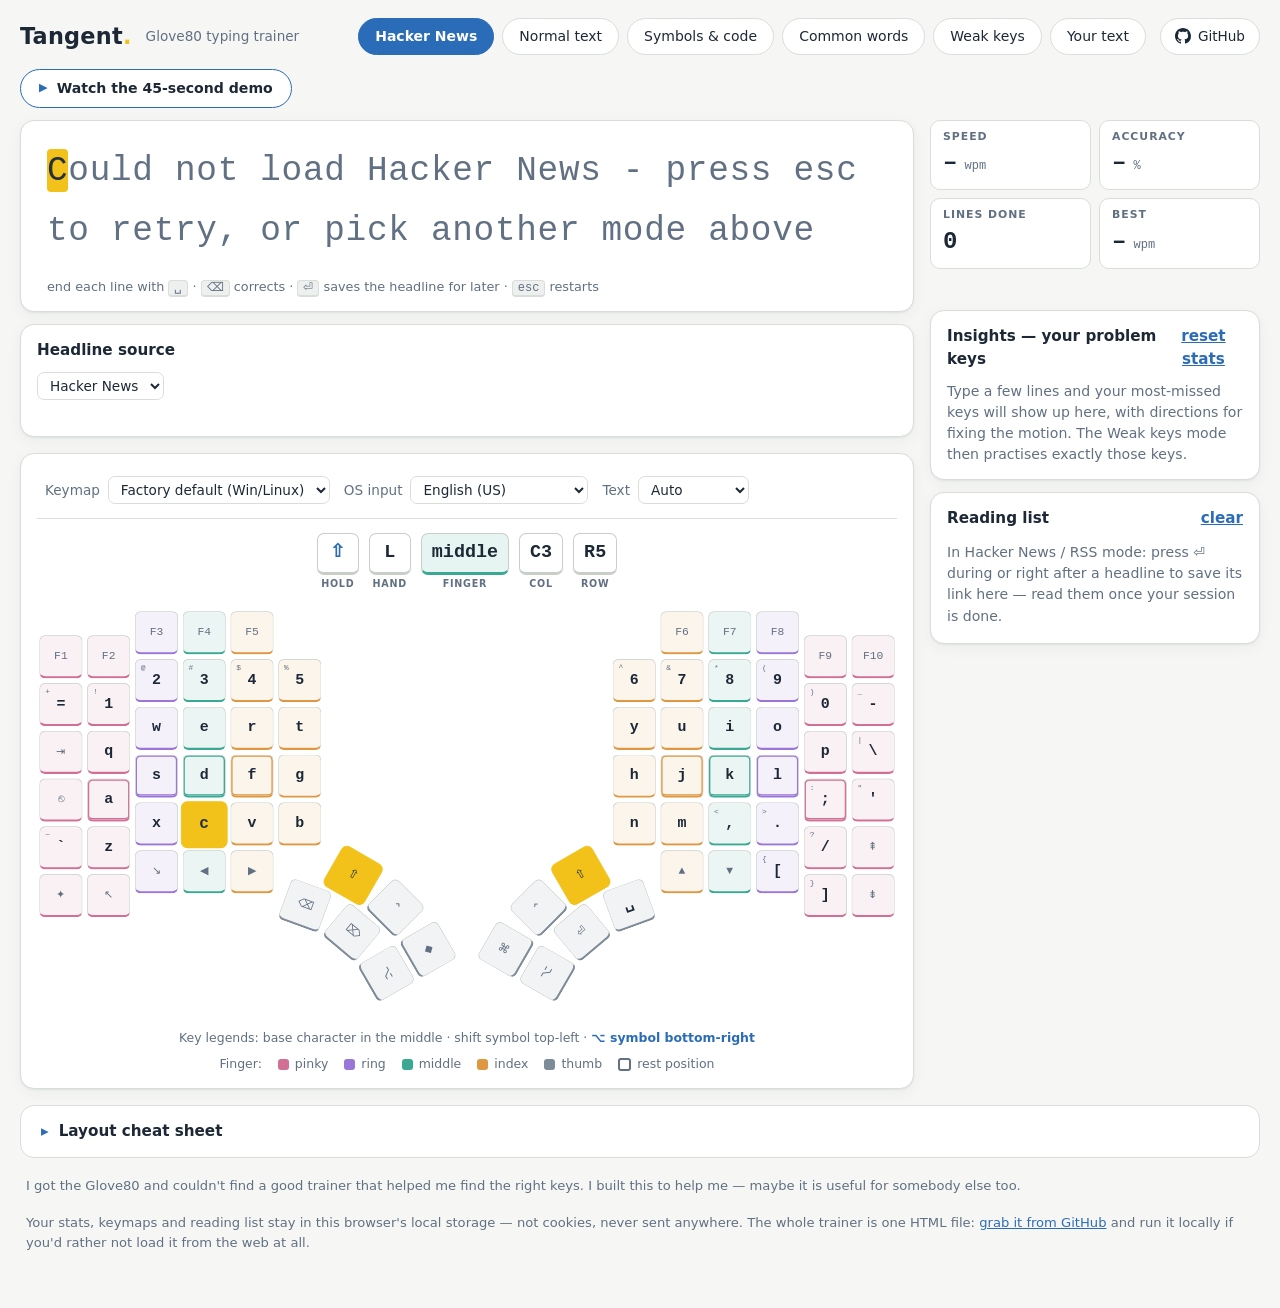
==== commit 31a2befe: "End the demo on the sentence, not on whatever the app rolls next The closing line is typed but never" ====
--- a/index.html
+++ b/index.html
@@ -509,6 +509,14 @@
   }
   @media (pointer: coarse) {
     .mobile-note { display: block; }
+    /* on a touch screen the trainer itself is the thing you can't use, so the
+       demo is the call to action — not whichever drill mode happens to be on.
+       `details.demo` outweighs the base `.demo summary` rule further down. */
+    details.demo summary { background: var(--blue); color: var(--blue-ink); }
+    details.demo summary::before { color: var(--blue-ink); }
+    .tab[aria-selected="true"] {
+      background: var(--surface); color: var(--ink); border-color: var(--line);
+    }
   }
   .about-note {
     color: var(--muted);
@@ -556,8 +564,8 @@
   <p class="mobile-note">Tangent teaches finger placement on a physical keyboard — it works best on a laptop or desktop. The demo below shows what it does.</p>
 
   <details class="demo" id="demo">
-    <summary>Watch the 35-second demo</summary>
-    <video id="demoVideo" controls preload="none" playsinline muted poster="screenshot.png">
+    <summary>Watch the 45-second demo</summary>
+    <video id="demoVideo" controls preload="none" playsinline poster="screenshot.png">
       <source src="tangent-demo.mp4" type="video/mp4">
     </video>
   </details>
@@ -2679,7 +2687,10 @@
 }
 renderFocusNote(false);
 newLine();
-els.ghost.focus();
+// On a phone, focusing the input scrolls the page past the header and throws
+// up the soft keyboard — so the visitor lands below the one thing that is
+// useful to them there (the demo). Let them tap in themselves.
+if (!matchMedia("(pointer: coarse)").matches) els.ghost.focus();
 
 /* ---------------- demo video ---------------- */
 
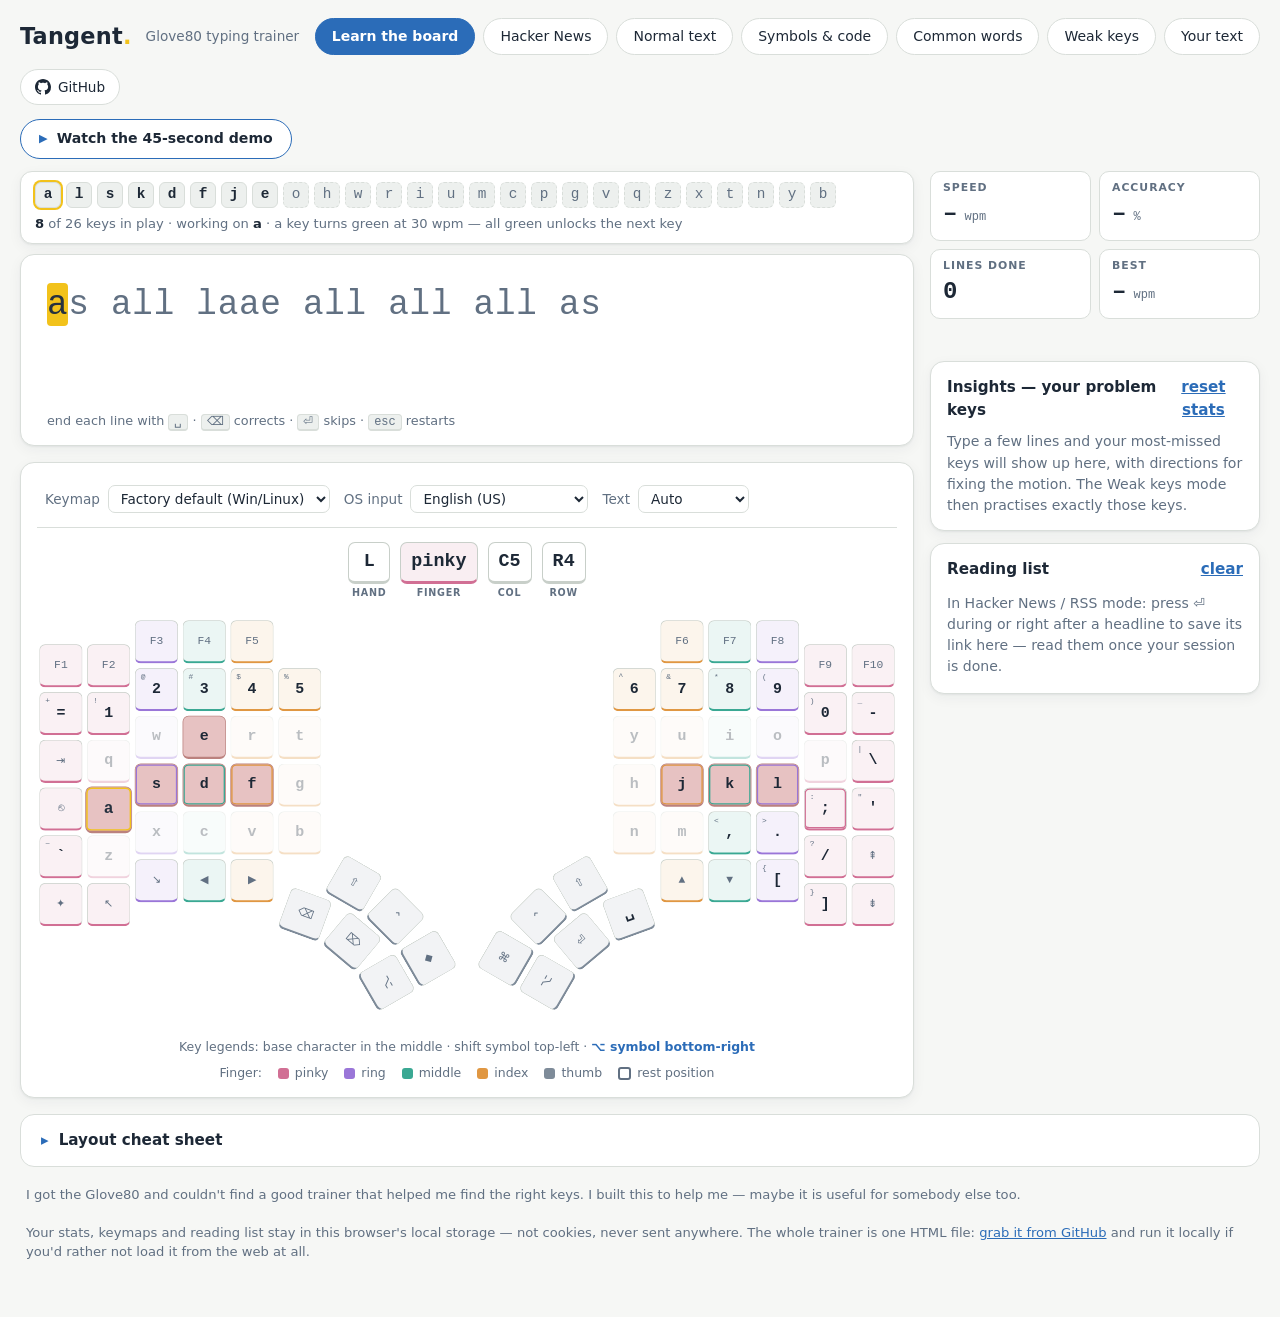
==== commit d9f6cc85: "Teach the board the way keybr teaches letters Three features, learned from the trainers people actua" ====
--- a/index.html
+++ b/index.html
@@ -547,6 +547,43 @@
     display: block; width: 100%; max-width: 900px;
     margin: 10px 0 0; border: 1px solid var(--line); border-radius: 10px;
   }
+
+  /* ---- learn mode: course strip + per-key mastery ---- */
+  .course-strip {
+    background: var(--surface);
+    border: 1px solid var(--line);
+    border-radius: 12px;
+    padding: 10px 14px;
+    margin: 0 0 10px;
+    box-shadow: var(--shadow);
+  }
+  .cs-keys { display: flex; flex-wrap: wrap; gap: 5px; margin-bottom: 6px; }
+  .kchip {
+    display: inline-flex; align-items: center; justify-content: center;
+    min-width: 26px; height: 26px; padding: 0 4px;
+    border-radius: 6px;
+    border: 1px solid color-mix(in srgb, var(--mastc, var(--line)) 55%, var(--line));
+    background: color-mix(in srgb, var(--mastc, var(--line)) 26%, var(--surface));
+    font-family: ui-monospace, "SF Mono", Menlo, Consolas, monospace;
+    font-size: .9rem; font-weight: 600;
+  }
+  .kchip.locked {
+    background: var(--surface-2); border-style: dashed; color: var(--muted);
+    font-weight: 400;
+  }
+  .kchip.fresh { background: var(--surface-2); }
+  .kchip.focus { box-shadow: 0 0 0 2px var(--yellow); }
+  .cs-status { color: var(--muted); font-size: .82rem; }
+  .cs-status b { color: var(--ink); }
+  .board.course .key.mastkey {
+    background: color-mix(in srgb, var(--mastc) 30%, var(--key-bg));
+    border-color: color-mix(in srgb, var(--mastc) 50%, var(--key-edge));
+  }
+  .board.course .key.lockedkey { opacity: .3; }
+  .board.course .key.focuskey { box-shadow: inset 0 0 0 2px var(--yellow); }
+
+  /* ---- pace ghost: your personal best sweeping through the line ---- */
+  .prompt .ghost { box-shadow: inset 0 -3px 0 color-mix(in srgb, var(--blue) 70%, transparent); }
 </style>
 
 <body>
@@ -572,6 +609,10 @@
 
   <div class="layout">
   <div class="main-col">
+  <div class="course-strip" id="coursePanel" hidden>
+    <div class="cs-keys" id="courseKeys"></div>
+    <div class="cs-status" id="courseStatus"></div>
+  </div>
   <div class="card" id="card">
     <div class="prompt-scroll"><div class="prompt mono" id="prompt" aria-live="off"></div></div>
     <div class="focus-note" id="focusNote">Click here and start typing · end each line with <kbd>␣</kbd> · <kbd>⌫</kbd> corrects · <kbd>esc</kbd> restarts</div>
@@ -998,9 +1039,10 @@
 }
 
 const MODES = [
+  { id: "course",  label: () => "Learn the board",    gen: () => genCourse() },
   { id: "hn",      label: () => feedCfg.type === "rss" ? "RSS feed" : "Hacker News", gen: () => genHN() },
   { id: "text",    label: () => "Normal text",       gen: () => genText() },
-  { id: "symbols", label: () => "Symbols & code",    gen: () => pick(SYMBOL_LINES) },
+  { id: "symbols", label: () => "Symbols & code",    gen: () => deal(SYMBOL_LINES) },
   { id: "letters", label: () => intlLabel(),         gen: () => genIntl() },
   { id: "focus",   label: () => "Weak keys",         gen: () => genFocus() },
   { id: "custom",  label: () => "Your text",          gen: () => genCustom() }
@@ -1009,12 +1051,33 @@
 // mostly stoic wisdom, with pangrams and plain common-word lines sprinkled in
 function genText() {
   const r = Math.random();
-  if (r < 0.7) return pick(pack().quotes);
-  if (r < 0.85) return pick(pack().sentences);
+  if (r < 0.7) return deal(pack().quotes);
+  if (r < 0.85) return deal(pack().sentences);
   return pickWords(pack().commonWords, 9);
 }
 
 function pick(list) { return list[Math.floor(Math.random() * list.length)]; }
+
+// deal from a shuffled bag per list, so every entry comes up once before any repeats
+const dealState = new WeakMap();
+function deal(list) {
+  let st = dealState.get(list);
+  if (!st) { st = { bag: [], last: null }; dealState.set(list, st); }
+  if (!st.bag.length) {
+    st.bag = list.slice();
+    for (let i = st.bag.length - 1; i > 0; i--) {
+      const j = Math.floor(Math.random() * (i + 1));
+      [st.bag[i], st.bag[j]] = [st.bag[j], st.bag[i]];
+    }
+    // the seam between two bags is the one place an entry could still repeat
+    if (st.bag.length > 1 && st.bag[0] === st.last) {
+      const j = 1 + Math.floor(Math.random() * (st.bag.length - 1));
+      [st.bag[0], st.bag[j]] = [st.bag[j], st.bag[0]];
+    }
+  }
+  st.last = st.bag.shift();
+  return st.last;
+}
 function pickWords(pool, n) {
   const out = [];
   let guard = n * 20; // bail out if the pool is too small to avoid repeats
@@ -1039,14 +1102,19 @@
 let readList = [];
 try { readList = JSON.parse(store.getItem("tangent-readlist")) || []; } catch (e) { /* fresh */ }
 
-function sanitizeHeadline(t) {
+// fold typography no keyboard has (curly quotes, long dashes) onto real keys
+function foldTypography(t) {
   return t
     .replace(/[‘’]/g, "'")
     .replace(/[“”]/g, '"')
     .replace(/[–—]/g, "-")
     .replace(/×/g, "x")
     .replace(/…/g, "...")
-    .replace(/ /g, " ")
+    .replace(/\u00A0/g, " ");
+}
+
+function sanitizeHeadline(t) {
+  return foldTypography(t)
     .replace(/[^\x20-\x7EåäöÅÄÖæÆøØüÜßéÉèÈêÊëËçÇàÀâÂùÙûÛîÎïÏôÔñÑíÍóÓúÚ¿¡]/g, "")
     .replace(/\s+/g, " ")
     .trim();
@@ -1201,7 +1269,7 @@
 try { confusions = JSON.parse(store.getItem("tangent-confusions")) || {}; } catch (e) { /* fresh */ }
 try { attempts = JSON.parse(store.getItem("tangent-attempts")) || {}; } catch (e) { /* fresh */ }
 
-// start in Hacker News mode, or wherever the visitor left off
+// start in the guided course, or wherever the visitor left off
 let mode = MODES.find(m => m.id === store.getItem("tangent-mode")) || MODES[0];
 let target = "";
 let startTime = null;
@@ -1210,6 +1278,8 @@
 let prevLen = 0;
 let linesDone = 0;
 let composing = false;
+let lastStroke = null;  // when the previous character landed — feeds per-key speed
+let lineTimes = [];     // per-position inter-key times for this line, for slow words
 
 const bestKey = m => "tangent-best-" + m.id;
 function loadBest() {
@@ -1246,11 +1316,13 @@
 
 /* ---------------- line lifecycle ---------------- */
 
+function typeable(t) { return [...t].every(c => c === " " || charKeyMap[c]); }
+
 function newLine() {
   // re-roll lines containing characters this layout can't type on this board
   let t = mode.gen();
   for (let i = 0; i < 8; i++) {
-    if ([...t].every(c => c === " " || charKeyMap[c])) break;
+    if (typeable(t)) break;
     t = mode.gen();
   }
   target = t + " ";
@@ -1258,6 +1330,9 @@
   keystrokes = 0;
   wrongStrokes = 0;
   prevLen = 0;
+  lastStroke = null;
+  lineTimes = [];
+  stopGhost();
   els.ghost.value = "";
   render("");
 }
@@ -1280,12 +1355,56 @@
     loadBest();
     pb = ' <span class="pb">new personal best!</span>';
   }
+  const ghostTxt = prev > 0
+    ? (secs < target.length / (prev * 5 / 60)
+        ? " You stayed ahead of your record-pace ghost."
+        : " The record-pace ghost got there first.")
+    : "";
   els.result.innerHTML =
-    "Line done: <strong>" + wpm + " wpm</strong> at <strong>" + acc + " %</strong> accuracy." + pb;
+    "Line done: <strong>" + wpm + " wpm</strong> at <strong>" + acc + " %</strong> accuracy." + pb + ghostTxt;
+
+  collectSlowWords();
+  if (wrongStrokes === 0) {
+    // a clean line eases off any drilled words it contained
+    const words = new Set(target.trim().split(" "));
+    missBag = missBag.filter(e => { if (words.has(e.w)) e.n -= 1; return e.n > 0; });
+  }
+  store.setItem("tangent-missbag", JSON.stringify(missBag));
+  store.setItem("tangent-course", JSON.stringify(courseStats));
+  if (mode.id === "course") {
+    const { order, n } = getCourse();
+    if (n < order.length && order.slice(0, n).every(o => keyConf(o.ch) >= 1)) {
+      store.setItem(courseUnlockKey(), n + 1);
+      els.result.innerHTML = "All keys green — new key unlocked: <strong>"
+        + dispChar(order[n].ch) + "</strong>. It joins the next lines.";
+    }
+    renderCoursePanel();
+  }
   store.setItem("tangent-confusions", JSON.stringify(confusions));
   store.setItem("tangent-attempts", JSON.stringify(attempts));
   renderInsights();
   newLine();
+}
+
+// words this line crawled through at well under its own pace
+function collectSlowWords() {
+  const dts = lineTimes.filter(Boolean);
+  if (dts.length < 10) return;
+  const lineAvg = dts.reduce((a, b) => a + b, 0) / dts.length;
+  let a = 0;
+  while (a < target.length) {
+    if (target[a] === " ") { a++; continue; }
+    let b = a;
+    while (b < target.length && target[b] !== " ") b++;
+    const w = target.slice(a, b);
+    const wt = [];
+    for (let j = a; j < b; j++) if (lineTimes[j]) wt.push(lineTimes[j]);
+    if (w.length > 2 && wt.length >= w.length - 1) {
+      const avg = wt.reduce((x, y) => x + y, 0) / wt.length;
+      if (avg > lineAvg * 1.5) addMiss(w, 1);
+    }
+    a = b;
+  }
 }
 
 /* ---------------- rendering ---------------- */
@@ -1307,7 +1426,48 @@
     frag.appendChild(s);
   }
   els.prompt.replaceChildren(frag);
+  applyGhost();
   updateHint(target[typed.length]);
+}
+
+/* ---------------- pace ghost: race your own record ---------------- */
+
+// a second cursor sweeps the line at your personal-best pace for this mode
+let ghostRaf = null;
+let ghostIdx = -1;
+
+function ghostCps() {
+  const best = Number(store.getItem(bestKey(mode)) || 0);
+  return best > 0 ? best * 5 / 60 : 0;
+}
+
+function startGhost() {
+  stopGhost();
+  if (ghostCps() > 0) ghostRaf = requestAnimationFrame(tickGhost);
+}
+
+function stopGhost() {
+  if (ghostRaf) cancelAnimationFrame(ghostRaf);
+  ghostRaf = null;
+  ghostIdx = -1;
+}
+
+function tickGhost() {
+  const cps = ghostCps();
+  if (!cps || startTime === null) { ghostRaf = null; return; }
+  const i = Math.floor((performance.now() - startTime) / 1000 * cps);
+  if (i !== ghostIdx) {
+    ghostIdx = i;
+    applyGhost();
+  }
+  ghostRaf = i <= target.length ? requestAnimationFrame(tickGhost) : null;
+}
+
+function applyGhost() {
+  for (const s of els.prompt.querySelectorAll(".ghost")) s.classList.remove("ghost");
+  if (ghostRaf === null || ghostIdx < 0) return;
+  const spans = els.prompt.children;
+  if (ghostIdx < spans.length) spans[ghostIdx].classList.add("ghost");
 }
 
 function updateHint(ch) {
@@ -1375,16 +1535,27 @@
   if (!composing && els.ghost.selectionStart !== typed.length) {
     els.ghost.setSelectionRange(typed.length, typed.length);
   }
-  if (typed.length > 0 && startTime === null) startTime = performance.now();
+  if (typed.length > 0 && startTime === null) {
+    startTime = performance.now();
+    startGhost();
+  }
 
   if (typed.length > prevLen && !composing) {
     const i = typed.length - 1;
+    const now = performance.now();
+    const dt = lastStroke === null ? null : now - lastStroke;
+    lastStroke = now;
     keystrokes++;
     const exp = target[i];
     if (exp !== undefined) {
       attempts[exp] = (attempts[exp] || 0) + 1;
-      if (typed[i] !== exp) {
+      const ok = typed[i] === exp;
+      recordKeySample(exp, ok, dt);
+      if (ok) {
+        if (dt !== null) lineTimes[i] = dt;
+      } else {
         wrongStrokes++;
+        addMiss(wordAt(target, i), 2);
         const gots = confusions[exp] = confusions[exp] || {};
         gots[typed[i]] = (gots[typed[i]] || 0) + 1;
         flashMiss(typed[i], exp);
@@ -1995,6 +2166,8 @@
     if (k && k.r === B.homeRow && k.c >= 2 && k.c <= 5) el.classList.add("home");
   });
   registerCompositions();
+  courseOrder = null; // key positions changed, so the unlock order may too
+  renderCoursePanel();
 }
 
 // which finger a key belongs to, from its MoErgo column number
@@ -2224,9 +2397,15 @@
 document.getElementById("insReset").addEventListener("click", () => {
   confusions = {};
   attempts = {};
+  missBag = [];
+  courseStats = {};
   store.removeItem("tangent-confusions");
   store.removeItem("tangent-attempts");
+  store.removeItem("tangent-missbag");
+  store.removeItem("tangent-course");
+  store.removeItem(courseUnlockKey());
   renderInsights();
+  renderCoursePanel();
 });
 
 function topTroubleChars(n) {
@@ -2238,22 +2417,253 @@
     .map(([c]) => c);
 }
 
+/* ---------------- miss review: the words you actually fumbled ---------------- */
+
+// every mistyped or crawled-through word lands here, and Weak keys mode
+// drills it in doubles until you type it cleanly
+let missBag = [];
+try { missBag = JSON.parse(store.getItem("tangent-missbag")) || []; } catch (e) { /* fresh */ }
+
+function wordAt(text, i) {
+  if (text[i] === " " || text[i] === undefined) return null;
+  let a = i, b = i;
+  while (a > 0 && text[a - 1] !== " ") a--;
+  while (b < text.length && text[b] !== " ") b++;
+  const w = text.slice(a, b);
+  return w.length > 1 ? w : null;
+}
+
+function addMiss(w, weight) {
+  if (!w || w.length > 24) return;
+  const e = missBag.find(x => x.w === w);
+  if (e) e.n = Math.min(e.n + weight, 9);
+  else missBag.unshift({ w, n: weight });
+  if (missBag.length > 40) missBag.pop();
+}
+
 function genFocus() {
+  // hardest fumbled words first, each typed twice in a row so the second
+  // pass lands while the correction is still fresh
+  const drill = missBag.filter(e => typeable(e.w))
+    .sort((a, b) => b.n - a.n).slice(0, 8).map(e => e.w);
+  const out = [];
+  const take = Math.min(3, drill.length);
+  for (let i = 0; i < take; i++) {
+    const w = drill.splice(Math.floor(Math.random() * Math.min(drill.length, 5)), 1)[0];
+    out.push(w, w);
+  }
   const trouble = topTroubleChars(5);
-  if (!trouble.length) return pickWords(pack().lettersWords, 7);
-  const pool = [...pack().lettersWords, ...pack().commonWords,
-    ...pack().quotes.flatMap(s => s.toLowerCase().split(/[^a-zà-ÿ]+/))]
-    .filter(w => w.length > 1 && trouble.some(c => w.includes(c)));
+  if (out.length < 6 && trouble.length) {
+    const pool = [...pack().lettersWords, ...pack().commonWords,
+      ...pack().quotes.flatMap(s => s.toLowerCase().split(/[^\p{L}]+/u))]
+      .filter(w => w.length > 1 && trouble.some(c => w.includes(c)));
+    while (out.length < 8) {
+      if (!pool.length || Math.random() < 0.35) {
+        const c = pick(trouble);
+        out.push(c + c + c);
+      } else {
+        out.push(pick(pool));
+      }
+    }
+  }
+  if (!out.length) return pickWords(pack().lettersWords, 7);
+  return out.join(" ");
+}
+
+/* ---------------- learn-the-board course ---------------- */
+
+// keybr's adaptive loop, ordered by Glove80 ergonomics instead of letter
+// frequency: home positions first, easy curls next, inner/outer reaches last.
+// Per-key speed over a sliding window maps to a 0–1 mastery score; when every
+// unlocked key is mastered, the next key in the order joins the drills.
+let courseStats = {};
+try { courseStats = JSON.parse(store.getItem("tangent-course")) || {}; } catch (e) { /* fresh */ }
+
+const COURSE_START = 8;        // the home-position keys come pre-unlocked
+const COURSE_TARGET_WPM = 30;  // per-key speed that counts as mastered
+const COURSE_FLOOR_WPM = 12;   // at or below this a key scores zero
+const COURSE_SAMPLES = 20;     // sliding window per key
+
+let courseOrder = null; // rebuilt lazily after any layout/keymap/text change
+
+function keyCost(k) {
+  // ergonomic distance from the home position, per MoErgo's finger model:
+  // C2–C5 are owned columns (pure curl), C1/C6 are index/pinky reaches
+  if (k.t !== undefined) return 6 + k.t; // thumbs come late
+  const B = BOARDS[currentBoard] || BOARDS.glove80;
+  const colPenalty = k.c >= 2 && k.c <= 5 ? 0 : k.c === 1 ? 2 : 3;
+  return Math.abs(k.r - B.homeRow) * 2 + colPenalty;
+}
+
+function courseLetters() {
+  // letters reachable without modifiers on this keymap, cheapest motion first,
+  // language frequency breaking ties
+  const freq = {};
+  for (const ch of pack().commonWords.join("") + pack().lettersWords.join("")) {
+    freq[ch] = (freq[ch] || 0) + 1;
+  }
+  const seen = new Set();
   const out = [];
-  for (let i = 0; i < 8; i++) {
-    if (!pool.length || Math.random() < 0.35) {
-      const c = pick(trouble);
-      out.push(c + c + c);
+  keyGlyphs.forEach((g, idx) => {
+    const k = KEYCOORD[idx];
+    if (!g || !k || g.dead) return;
+    const ch = g.b;
+    if (!ch || ch.length !== 1 || !/\p{L}/u.test(ch) || seen.has(ch)) return;
+    seen.add(ch);
+    out.push({ ch, cost: keyCost(k), freq: freq[ch] || 0 });
+  });
+  out.sort((a, b) => a.cost - b.cost || b.freq - a.freq);
+  return out;
+}
+
+function courseUnlockKey() { return "tangent-course-n-" + osLayout; }
+
+function getCourse() {
+  if (!courseOrder) courseOrder = courseLetters();
+  let n = Number(store.getItem(courseUnlockKey()) || 0);
+  n = Math.max(COURSE_START, Math.min(n || 0, courseOrder.length));
+  return { order: courseOrder, n };
+}
+
+function recordKeySample(ch, ok, dt) {
+  const s = courseStats[ch] = courseStats[ch] || { t: [], h: [] };
+  s.h.push(ok ? 1 : 0);
+  if (s.h.length > COURSE_SAMPLES) s.h.shift();
+  if (ok && dt !== null && dt > 30 && dt < 2500) {
+    s.t.push(Math.round(dt));
+    if (s.t.length > COURSE_SAMPLES) s.t.shift();
+  }
+}
+
+function keyWpm(ch) {
+  const s = courseStats[ch];
+  if (!s || !s.t.length) return 0;
+  const avg = s.t.reduce((a, b) => a + b, 0) / s.t.length;
+  return 12000 / avg; // ms per char → wpm at 5 chars per word
+}
+
+function keyConf(ch) {
+  const s = courseStats[ch];
+  if (!s || !s.t.length) return 0;
+  let conf = (keyWpm(ch) - COURSE_FLOOR_WPM) / (COURSE_TARGET_WPM - COURSE_FLOOR_WPM);
+  conf = Math.max(0, Math.min(1, conf));
+  const acc = s.h.reduce((a, b) => a + b, 0) / s.h.length;
+  if (acc < 0.95) conf *= acc;         // sloppy speed is not mastery
+  if (s.t.length < 5) conf *= s.t.length / 5; // young keys start red
+  return conf;
+}
+
+function courseFocusChar(unlocked) {
+  let focus = unlocked[0], low = 2;
+  for (const ch of unlocked) {
+    const c = keyConf(ch);
+    if (c < low) { low = c; focus = ch; }
+  }
+  return focus;
+}
+
+function pseudoWord(chars, focus) {
+  // pronounceable filler for when few real words fit the unlocked set
+  const vowels = chars.filter(c => "aeiouyåäöæøüéèêàâîïôû".includes(c));
+  const cons = chars.filter(c => !vowels.includes(c));
+  const len = 3 + Math.floor(Math.random() * 4);
+  let w = "";
+  for (let i = 0; i < len; i++) {
+    const src = i % 2 === 0 ? cons : vowels;
+    w += Math.random() < 0.3 ? focus : pick(src.length ? src : chars);
+  }
+  return w;
+}
+
+function genCourse() {
+  const { order, n } = getCourse();
+  const unlocked = order.slice(0, n).map(o => o.ch);
+  if (!unlocked.length) return pickWords(pack().commonWords, 7);
+  const set = new Set(unlocked);
+  const focus = courseFocusChar(unlocked);
+  const pool = [...new Set([...pack().commonWords, ...pack().lettersWords,
+    ...pack().quotes.flatMap(q => q.toLowerCase().split(/[^\p{L}]+/u))])]
+    .filter(w => w.length > 1 && [...w].every(c => set.has(c)));
+  const focusPool = pool.filter(w => w.includes(focus));
+  const out = [];
+  for (let i = 0; i < 7; i++) {
+    const useFocus = focusPool.length && Math.random() < 0.5;
+    let w = useFocus ? pick(focusPool) : pool.length ? pick(pool) : null;
+    if (!w || (!useFocus && Math.random() < 0.2)) w = pseudoWord(unlocked, focus);
+    out.push(w);
+  }
+  return out.join(" ");
+}
+
+/* ---- course display: chips above the card, mastery paint on the board ---- */
+
+const coursePanel = document.getElementById("coursePanel");
+const courseKeys = document.getElementById("courseKeys");
+const courseStatus = document.getElementById("courseStatus");
+
+function mastColor(conf) {
+  return "hsl(" + Math.round(conf * 120) + " 55% 44%)";
+}
+
+function renderCoursePanel() {
+  coursePanel.hidden = mode.id !== "course";
+  paintCourseBoard();
+  if (coursePanel.hidden) return;
+  const { order, n } = getCourse();
+  const unlocked = order.slice(0, n).map(o => o.ch);
+  const focus = courseFocusChar(unlocked);
+  courseKeys.replaceChildren();
+  order.forEach((o, i) => {
+    const chip = document.createElement("span");
+    chip.className = "kchip";
+    chip.textContent = o.ch;
+    if (i >= n) {
+      chip.classList.add("locked");
+      chip.title = "unlocks later";
     } else {
-      out.push(pick(pool));
+      const c = keyConf(o.ch);
+      const w = keyWpm(o.ch);
+      if (!w) chip.classList.add("fresh");
+      else chip.style.setProperty("--mastc", mastColor(c));
+      chip.title = w ? Math.round(w) + " wpm" : "no data yet";
+      if (o.ch === focus) chip.classList.add("focus");
     }
-  }
-  return out.join(" ");
+    courseKeys.appendChild(chip);
+  });
+  const fw = Math.round(keyWpm(focus));
+  courseStatus.innerHTML =
+    "<b>" + n + "</b> of " + order.length + " keys in play · working on <b>"
+    + focus + "</b>" + (fw ? " (" + fw + " wpm)" : "")
+    + " · a key turns green at " + COURSE_TARGET_WPM
+    + " wpm — all green unlocks the next key";
+}
+
+function paintCourseBoard() {
+  const board = document.getElementById("board");
+  const on = mode.id === "course";
+  board.classList.toggle("course", on);
+  for (const el of keyEls) {
+    if (!el) continue;
+    el.classList.remove("mastkey", "lockedkey", "focuskey");
+    el.style.removeProperty("--mastc");
+  }
+  if (!on) return;
+  const { order, n } = getCourse();
+  const state = new Map(order.map((o, i) => [o.ch, i < n ? keyConf(o.ch) : null]));
+  const unlocked = order.slice(0, n).map(o => o.ch);
+  const focus = courseFocusChar(unlocked);
+  keyGlyphs.forEach((g, idx) => {
+    const el = keyEls[idx];
+    if (!el || !g || !state.has(g.b)) return;
+    const c = state.get(g.b);
+    if (c === null) {
+      el.classList.add("lockedkey");
+    } else {
+      el.classList.add("mastkey");
+      el.style.setProperty("--mastc", mastColor(c));
+      if (g.b === focus) el.classList.add("focuskey");
+    }
+  });
 }
 
 /* ---------------- keymap loading ---------------- */
@@ -2376,6 +2786,8 @@
   textLang = textSel.value;
   store.setItem("tangent-textlang", textLang);
   buildTabs(mode.id); // the letters-mode fallback label follows the text language
+  courseOrder = null; // frequency tie-breaks follow the text language
+  renderCoursePanel();
   newLine();
   els.ghost.focus();
 });
@@ -2383,6 +2795,7 @@
 function applyLayout(id) {
   osLayout = id;
   store.setItem("tangent-oslayout", id);
+  customPool = null; // which lines are typeable depends on the layout
   renderBoard(boardCodes);
   renderSheet();
   buildTabs(mode.id);
@@ -2545,19 +2958,23 @@
 /* ---------------- custom text ---------------- */
 
 let customRaw = store.getItem("tangent-custom") || "";
-function splitCustom(t) { return t.split(/\n+/).map(s => s.trim()).filter(Boolean); }
+function splitCustom(t) {
+  return [...new Set(
+    t.split(/\n+/).map(s => foldTypography(s).replace(/\s+/g, " ").trim()).filter(Boolean)
+  )];
+}
 let customLines = splitCustom(customRaw);
 
-let lastCustom = null;
+// deal only lines this layout can type — a line skipped by newLine's re-roll
+// would silently eat the bag and put the dealing order back to random
+let customPool = null;
 function genCustom() {
   if (!customLines.length) return "paste your own text in the box above, then start typing";
-  let line = pick(customLines);
-  if (customLines.length > 1) {
-    // bounded: the remaining lines may all be identical to the last one
-    for (let i = 0; i < 20 && line === lastCustom; i++) line = pick(customLines);
-  }
-  lastCustom = line;
-  return line;
+  if (!customPool) {
+    const usable = customLines.filter(typeable);
+    customPool = usable.length ? usable : customLines;
+  }
+  return deal(customPool);
 }
 
 function buildPrompt() {
@@ -2582,6 +2999,7 @@
   customRaw = customText.value;
   store.setItem("tangent-custom", customRaw);
   customLines = splitCustom(customRaw);
+  customPool = null; // the old pool may hold lines that were just edited away
   if (mode.id === "custom" && els.ghost.value === "") newLine();
 });
 
@@ -2618,6 +3036,7 @@
 function updateCustomPanel() {
   customPanel.hidden = mode.id !== "custom";
   updateFeedPanel();
+  renderCoursePanel();
 }
 
 /* ---------------- headline source panel ---------------- */
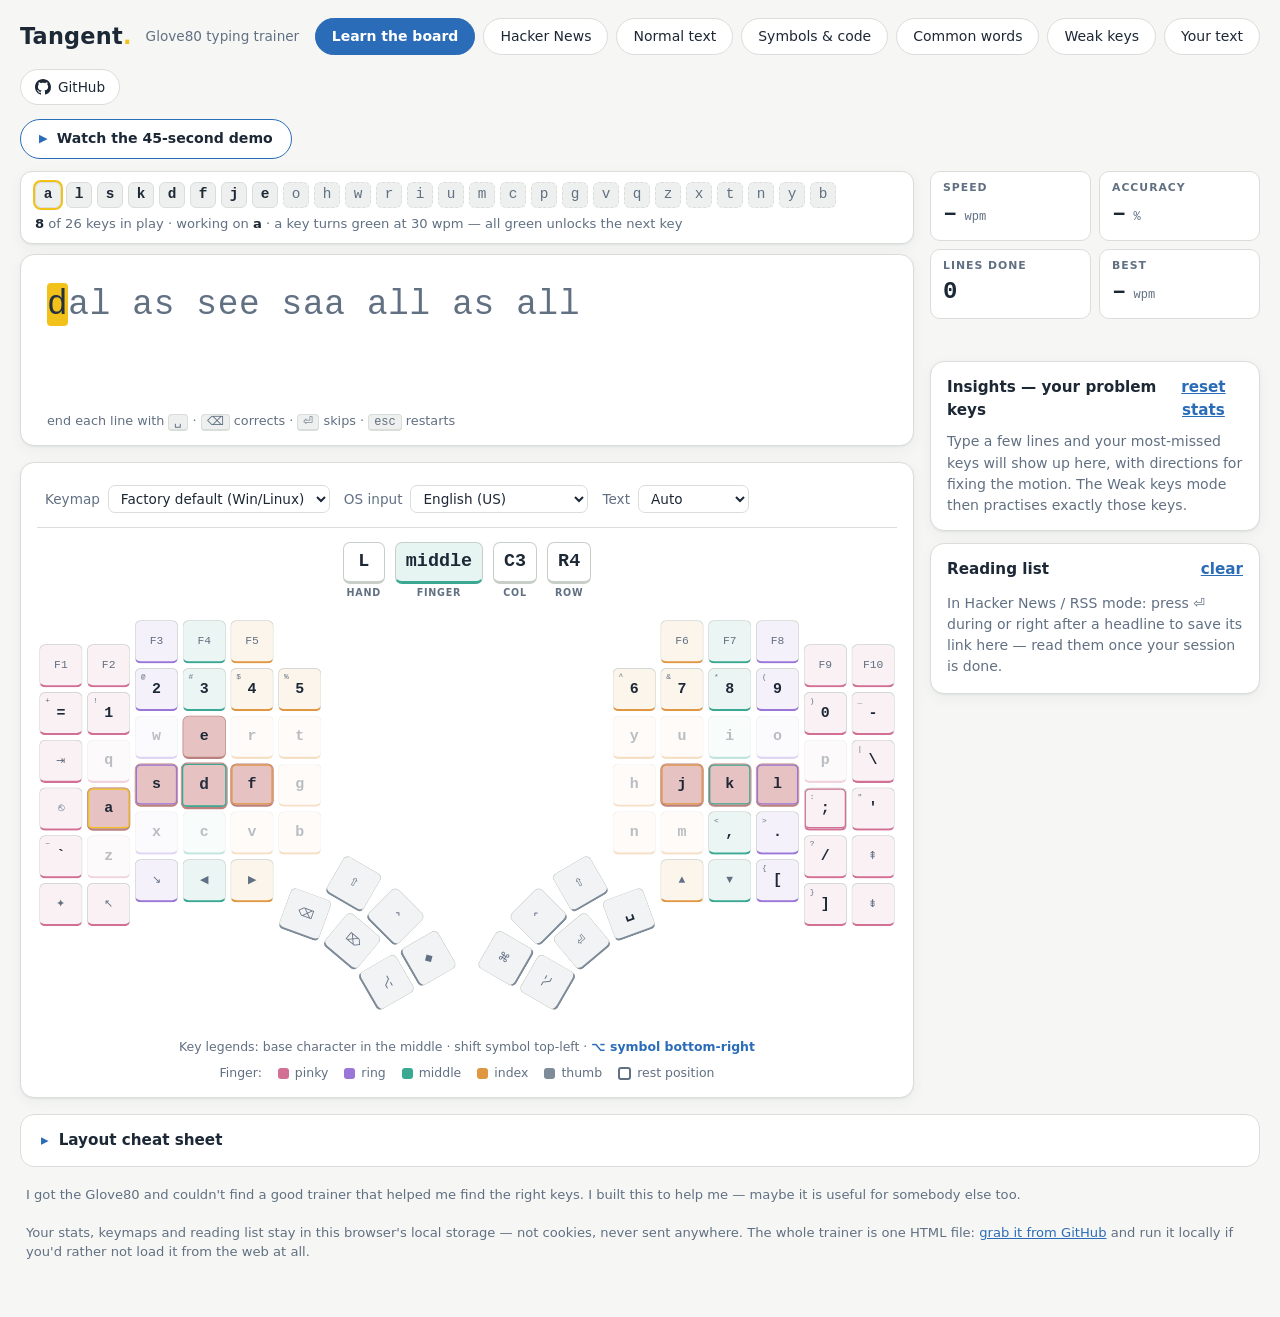
==== commit 0fd8f71d: "Watch the trend, not a ghost on your heels The pace ghost raced you against your record on every lin" ====
--- a/index.html
+++ b/index.html
@@ -212,6 +212,23 @@
     font-size: 1.5rem; font-weight: 600;
   }
 
+  /* ---- session sparkline ---- */
+  .spark {
+    background: var(--surface);
+    border: 1px solid var(--line);
+    border-radius: 10px;
+    padding: 8px 12px 6px;
+  }
+  .spark .label {
+    font-size: .68rem; text-transform: uppercase; letter-spacing: .09em;
+    color: var(--muted); font-weight: 600;
+  }
+  .spark svg { width: 100%; height: auto; display: block; margin-top: 4px; }
+  .spark-line { fill: none; stroke: var(--blue); stroke-width: 2; stroke-linejoin: round; stroke-linecap: round; }
+  .spark-avg { stroke: var(--line); stroke-width: 1; stroke-dasharray: 4 4; }
+  .spark-dot { fill: var(--blue); }
+  .spark-hit { fill: transparent; }
+
   /* ---- insights ---- */
   .insights {
     background: var(--surface);
@@ -582,8 +599,6 @@
   .board.course .key.lockedkey { opacity: .3; }
   .board.course .key.focuskey { box-shadow: inset 0 0 0 2px var(--yellow); }
 
-  /* ---- pace ghost: your personal best sweeping through the line ---- */
-  .prompt .ghost { box-shadow: inset 0 -3px 0 color-mix(in srgb, var(--blue) 70%, transparent); }
 </style>
 
 <body>
@@ -680,6 +695,11 @@
       <div class="stat"><div class="label">Accuracy</div><div class="value" id="acc">–<small> %</small></div></div>
       <div class="stat"><div class="label">Lines done</div><div class="value" id="lines">0</div></div>
       <div class="stat"><div class="label">Best</div><div class="value" id="best">–<small> wpm</small></div></div>
+    </div>
+
+    <div class="spark" id="sparkWrap" hidden>
+      <div class="label">Speed per line — this session</div>
+      <svg id="sparkSvg" viewBox="0 0 260 44" role="img" aria-label="Speed per line this session"></svg>
     </div>
 
     <div class="result" id="result"></div>
@@ -1280,6 +1300,7 @@
 let composing = false;
 let lastStroke = null;  // when the previous character landed — feeds per-key speed
 let lineTimes = [];     // per-position inter-key times for this line, for slow words
+let lineHistory = [];   // wpm per finished line this session, for the sparkline
 
 const bestKey = m => "tangent-best-" + m.id;
 function loadBest() {
@@ -1305,6 +1326,8 @@
       linesDone = 0;
       els.lines.textContent = "0";
       els.result.textContent = "";
+      lineHistory = [];
+      renderSpark();
       loadBest();
       updateCustomPanel();
       newLine();
@@ -1332,7 +1355,6 @@
   prevLen = 0;
   lastStroke = null;
   lineTimes = [];
-  stopGhost();
   els.ghost.value = "";
   render("");
 }
@@ -1347,6 +1369,9 @@
   els.lines.textContent = linesDone;
   els.wpm.innerHTML = wpm + "<small> wpm</small>";
   els.acc.innerHTML = acc + "<small> %</small>";
+  lineHistory.push(wpm);
+  if (lineHistory.length > 40) lineHistory.shift();
+  renderSpark();
 
   const prev = Number(store.getItem(bestKey(mode)) || 0);
   let pb = "";
@@ -1355,13 +1380,8 @@
     loadBest();
     pb = ' <span class="pb">new personal best!</span>';
   }
-  const ghostTxt = prev > 0
-    ? (secs < target.length / (prev * 5 / 60)
-        ? " You stayed ahead of your record-pace ghost."
-        : " The record-pace ghost got there first.")
-    : "";
   els.result.innerHTML =
-    "Line done: <strong>" + wpm + " wpm</strong> at <strong>" + acc + " %</strong> accuracy." + pb + ghostTxt;
+    "Line done: <strong>" + wpm + " wpm</strong> at <strong>" + acc + " %</strong> accuracy." + pb;
 
   collectSlowWords();
   if (wrongStrokes === 0) {
@@ -1426,48 +1446,55 @@
     frag.appendChild(s);
   }
   els.prompt.replaceChildren(frag);
-  applyGhost();
   updateHint(target[typed.length]);
 }
 
-/* ---------------- pace ghost: race your own record ---------------- */
-
-// a second cursor sweeps the line at your personal-best pace for this mode
-let ghostRaf = null;
-let ghostIdx = -1;
-
-function ghostCps() {
-  const best = Number(store.getItem(bestKey(mode)) || 0);
-  return best > 0 ? best * 5 / 60 : 0;
-}
-
-function startGhost() {
-  stopGhost();
-  if (ghostCps() > 0) ghostRaf = requestAnimationFrame(tickGhost);
-}
-
-function stopGhost() {
-  if (ghostRaf) cancelAnimationFrame(ghostRaf);
-  ghostRaf = null;
-  ghostIdx = -1;
-}
-
-function tickGhost() {
-  const cps = ghostCps();
-  if (!cps || startTime === null) { ghostRaf = null; return; }
-  const i = Math.floor((performance.now() - startTime) / 1000 * cps);
-  if (i !== ghostIdx) {
-    ghostIdx = i;
-    applyGhost();
-  }
-  ghostRaf = i <= target.length ? requestAnimationFrame(tickGhost) : null;
-}
-
-function applyGhost() {
-  for (const s of els.prompt.querySelectorAll(".ghost")) s.classList.remove("ghost");
-  if (ghostRaf === null || ghostIdx < 0) return;
-  const spans = els.prompt.children;
-  if (ghostIdx < spans.length) spans[ghostIdx].classList.add("ghost");
+// quiet trend line in the sidebar: wpm per finished line, dashed session average
+function renderSpark() {
+  const wrap = document.getElementById("sparkWrap");
+  if (lineHistory.length < 2) { wrap.hidden = true; return; }
+  wrap.hidden = false;
+  const svg = document.getElementById("sparkSvg");
+  const NS = "http://www.w3.org/2000/svg";
+  const W = 260, H = 44, P = 5;
+  const lo = Math.min(...lineHistory), hi = Math.max(...lineHistory);
+  const span = Math.max(hi - lo, 4); // a flat session still draws mid-box
+  const pad = (span - (hi - lo)) / 2;
+  const x = i => P + i * (W - 2 * P) / (lineHistory.length - 1);
+  const y = v => H - P - (v - lo + pad) * (H - 2 * P) / span;
+  svg.replaceChildren();
+
+  const avg = lineHistory.reduce((a, b) => a + b, 0) / lineHistory.length;
+  const al = document.createElementNS(NS, "line");
+  al.setAttribute("x1", P); al.setAttribute("x2", W - P);
+  al.setAttribute("y1", y(avg)); al.setAttribute("y2", y(avg));
+  al.setAttribute("class", "spark-avg");
+  svg.appendChild(al);
+
+  const pl = document.createElementNS(NS, "polyline");
+  pl.setAttribute("points", lineHistory.map((v, i) => x(i) + "," + y(v)).join(" "));
+  pl.setAttribute("class", "spark-line");
+  svg.appendChild(pl);
+
+  const dot = document.createElementNS(NS, "circle");
+  dot.setAttribute("cx", x(lineHistory.length - 1));
+  dot.setAttribute("cy", y(lineHistory[lineHistory.length - 1]));
+  dot.setAttribute("r", 3);
+  dot.setAttribute("class", "spark-dot");
+  svg.appendChild(dot);
+
+  // native tooltips on hover, with hit areas wider than the marks
+  const slot = (W - 2 * P) / (lineHistory.length - 1);
+  lineHistory.forEach((v, i) => {
+    const r = document.createElementNS(NS, "rect");
+    r.setAttribute("x", x(i) - slot / 2); r.setAttribute("y", 0);
+    r.setAttribute("width", slot); r.setAttribute("height", H);
+    r.setAttribute("class", "spark-hit");
+    const t = document.createElementNS(NS, "title");
+    t.textContent = v + " wpm (line " + (i + 1 + Math.max(0, linesDone - lineHistory.length)) + ")";
+    r.appendChild(t);
+    svg.appendChild(r);
+  });
 }
 
 function updateHint(ch) {
@@ -1535,10 +1562,7 @@
   if (!composing && els.ghost.selectionStart !== typed.length) {
     els.ghost.setSelectionRange(typed.length, typed.length);
   }
-  if (typed.length > 0 && startTime === null) {
-    startTime = performance.now();
-    startGhost();
-  }
+  if (typed.length > 0 && startTime === null) startTime = performance.now();
 
   if (typed.length > prevLen && !composing) {
     const i = typed.length - 1;
@@ -2587,9 +2611,13 @@
   const focusPool = pool.filter(w => w.includes(focus));
   const out = [];
   for (let i = 0; i < 7; i++) {
-    const useFocus = focusPool.length && Math.random() < 0.5;
-    let w = useFocus ? pick(focusPool) : pool.length ? pick(pool) : null;
-    if (!w || (!useFocus && Math.random() < 0.2)) w = pseudoWord(unlocked, focus);
+    // small pools early on make repeats likely — re-draw rather than stutter
+    let w = null;
+    for (let tries = 0; tries < 8 && (w === null || w === out[out.length - 1]); tries++) {
+      const useFocus = focusPool.length && Math.random() < 0.5;
+      w = useFocus ? pick(focusPool) : pool.length ? pick(pool) : null;
+      if (!w || (!useFocus && Math.random() < 0.2)) w = pseudoWord(unlocked, focus);
+    }
     out.push(w);
   }
   return out.join(" ");
@@ -2802,6 +2830,8 @@
   linesDone = 0;
   els.lines.textContent = "0";
   els.result.textContent = "";
+  lineHistory = [];
+  renderSpark();
   loadBest();
   newLine();
   els.ghost.focus();
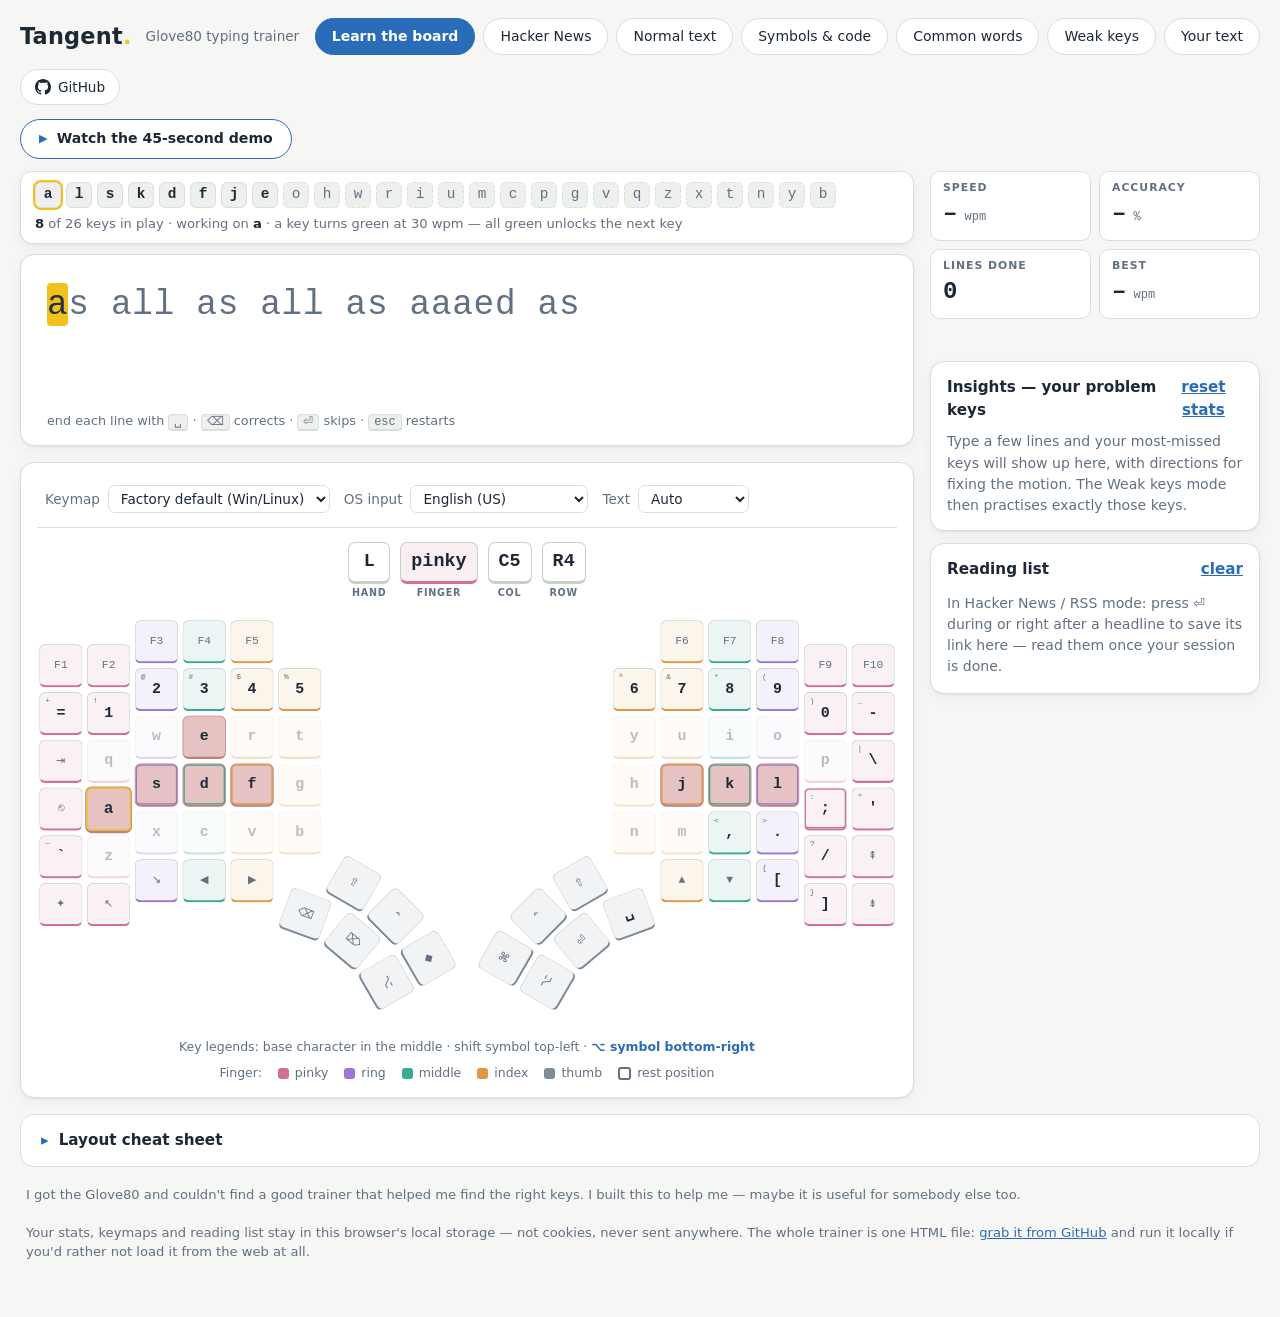
==== commit 14f51ccd: "Give the one file a workshop to be built in One 3000-line index.html carried the styles, the markup," ====
--- a/index.html
+++ b/index.html
@@ -1,4 +1,5 @@
 <!doctype html>
+<!-- Generated from src/ — edit there, then run: node build.mjs -->
 <html lang="en">
 <meta charset="utf-8">
 <title>Tangent · Glove80 typing trainer</title>
